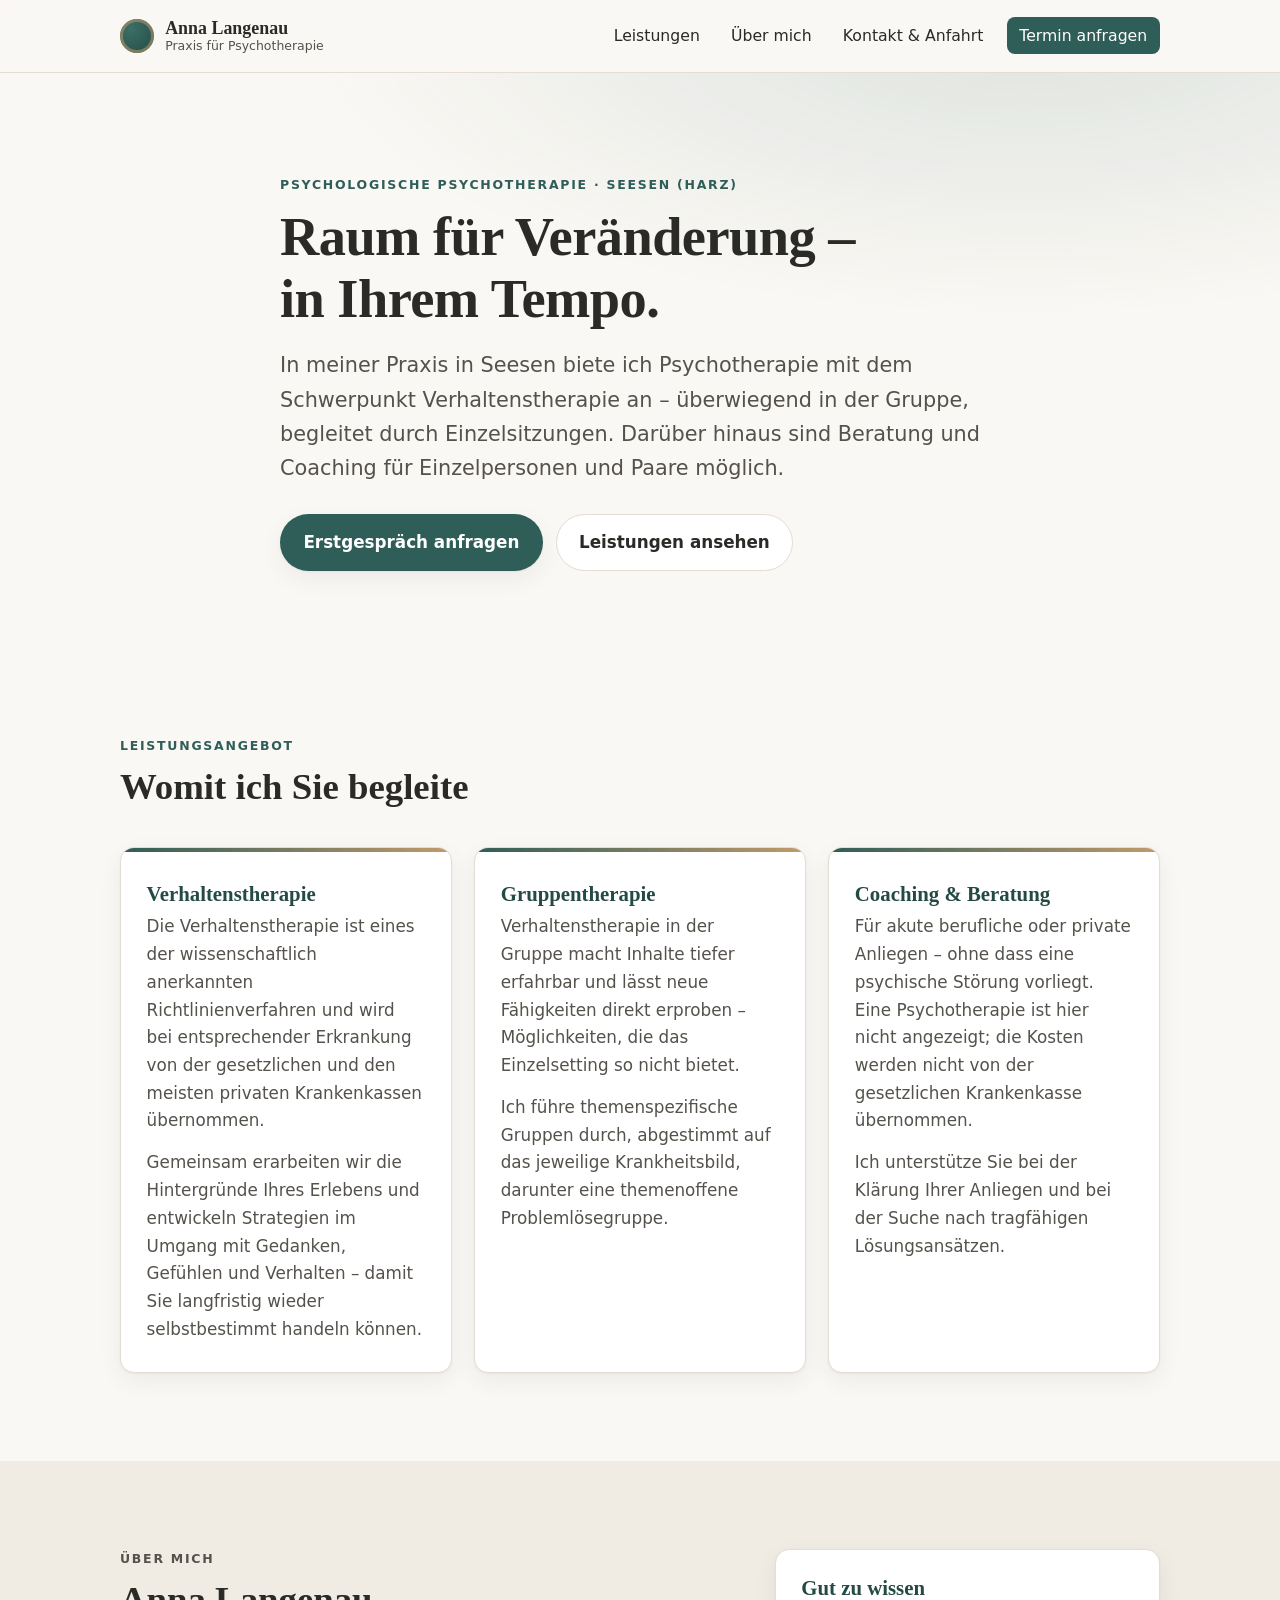
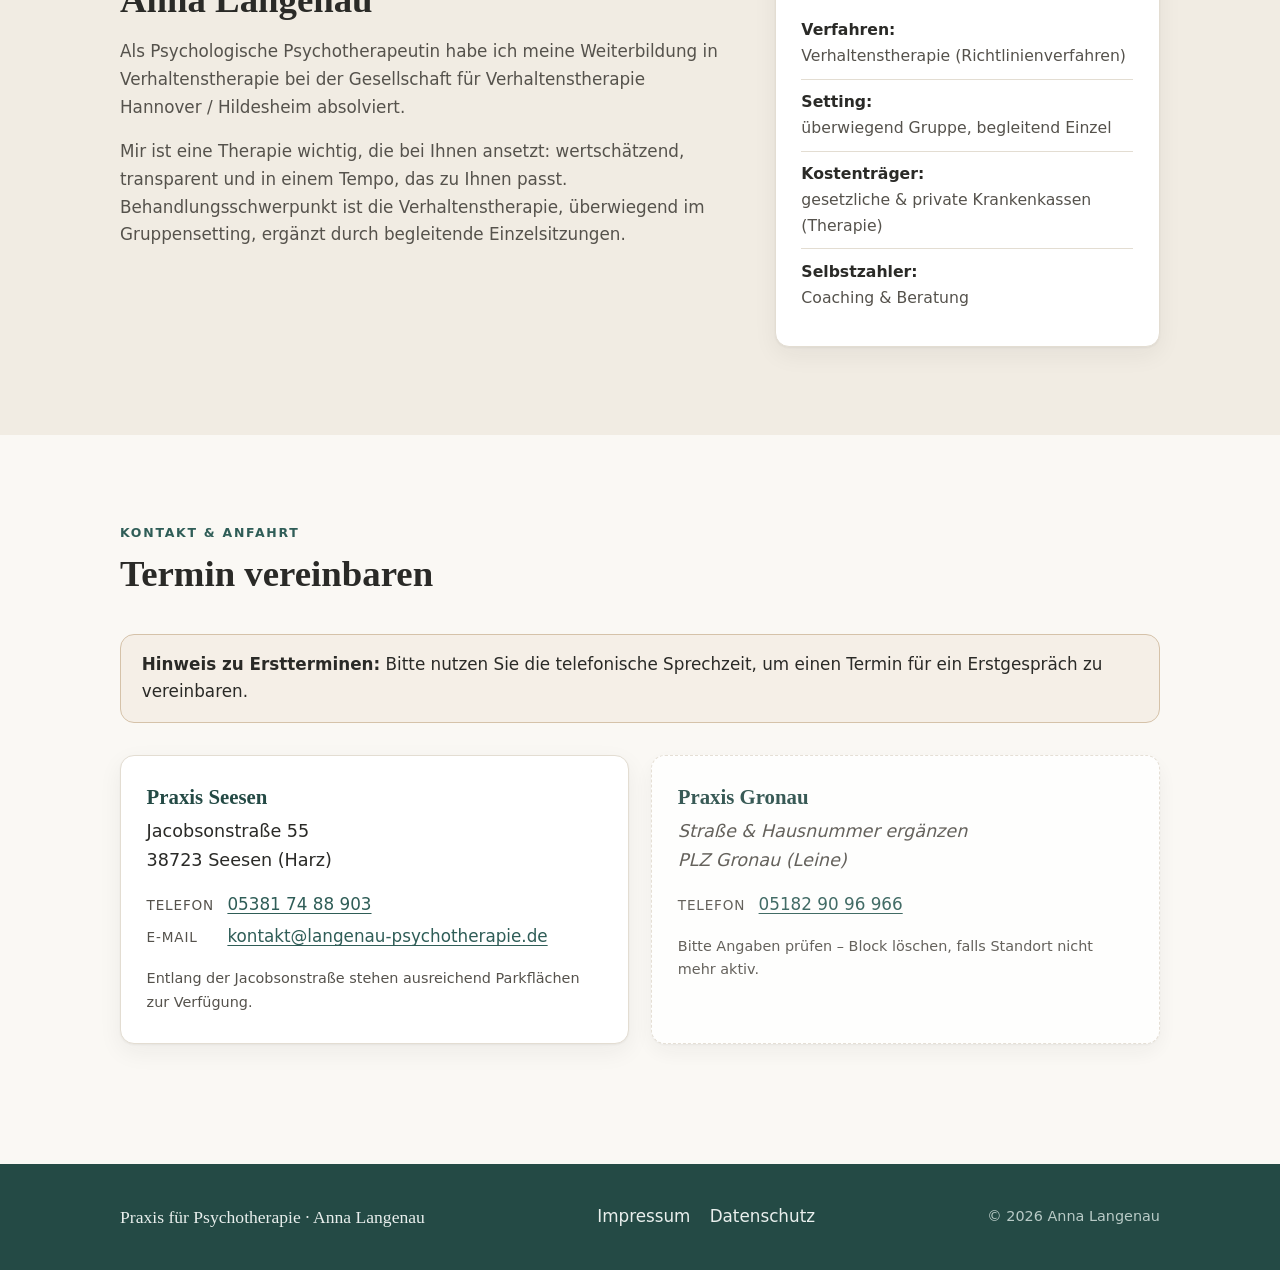
==== index.html @ 9ec51051 "Statische Website: Startseite, Impressum, Datenschutz Dependency-freier HTML/CSS/JS-Nachbau der Prax" ====
<!DOCTYPE html>
<html lang="de">
<head>
  <meta charset="UTF-8" />
  <meta name="viewport" content="width=device-width, initial-scale=1.0" />
  <title>Praxis für Psychotherapie · Anna Langenau · Seesen</title>
  <meta name="description" content="Praxis für Psychotherapie Anna Langenau in Seesen (Harz). Verhaltenstherapie, Gruppentherapie sowie Coaching & Beratung – mit Schwerpunkt Verhaltenstherapie." />
  <meta name="robots" content="index, follow" />
  <meta property="og:type" content="website" />
  <meta property="og:title" content="Praxis für Psychotherapie · Anna Langenau" />
  <meta property="og:description" content="Verhaltenstherapie, Gruppentherapie, Coaching & Beratung in Seesen (Harz)." />
  <meta property="og:locale" content="de_DE" />
  <meta name="theme-color" content="#2f5d57" />
  <link rel="icon" href="assets/favicon.svg" type="image/svg+xml" />
  <link rel="stylesheet" href="css/style.css" />
</head>
<body>
  <a class="skip-link" href="#main">Zum Inhalt springen</a>

  <header class="site-header" id="top">
    <div class="wrap header-inner">
      <a class="brand" href="#top" aria-label="Startseite – Praxis Anna Langenau">
        <span class="brand-mark" aria-hidden="true"></span>
        <span class="brand-text">
          <strong>Anna Langenau</strong>
          <small>Praxis für Psychotherapie</small>
        </span>
      </a>

      <button class="nav-toggle" aria-expanded="false" aria-controls="site-nav" aria-label="Menü öffnen">
        <span></span><span></span><span></span>
      </button>

      <nav class="site-nav" id="site-nav" aria-label="Hauptnavigation">
        <ul>
          <li><a href="#leistungen">Leistungen</a></li>
          <li><a href="#ueber-mich">Über mich</a></li>
          <li><a href="#kontakt">Kontakt &amp; Anfahrt</a></li>
          <li><a class="nav-cta" href="#kontakt">Termin anfragen</a></li>
        </ul>
      </nav>
    </div>
  </header>

  <main id="main">

    <!-- HERO -->
    <section class="hero">
      <div class="wrap hero-inner">
        <p class="eyebrow">Psychologische Psychotherapie · Seesen (Harz)</p>
        <h1>Raum für Veränderung –<br />in Ihrem Tempo.</h1>
        <p class="lead">
          In meiner Praxis in Seesen biete ich Psychotherapie mit dem Schwerpunkt
          Verhaltenstherapie an – überwiegend in der Gruppe, begleitet durch
          Einzelsitzungen. Darüber hinaus sind Beratung und Coaching für
          Einzelpersonen und Paare möglich.
        </p>
        <div class="hero-actions">
          <a class="btn btn-primary" href="#kontakt">Erstgespräch anfragen</a>
          <a class="btn btn-ghost" href="#leistungen">Leistungen ansehen</a>
        </div>
      </div>
    </section>

    <!-- LEISTUNGEN -->
    <section id="leistungen" class="section">
      <div class="wrap">
        <header class="section-head">
          <p class="eyebrow">Leistungsangebot</p>
          <h2>Womit ich Sie begleite</h2>
        </header>

        <div class="cards">
          <article class="card">
            <h3>Verhaltenstherapie</h3>
            <p>
              Die Verhaltenstherapie ist eines der wissenschaftlich anerkannten
              Richtlinienverfahren und wird bei entsprechender Erkrankung von der
              gesetzlichen und den meisten privaten Krankenkassen übernommen.
            </p>
            <p>
              Gemeinsam erarbeiten wir die Hintergründe Ihres Erlebens und
              entwickeln Strategien im Umgang mit Gedanken, Gefühlen und Verhalten –
              damit Sie langfristig wieder selbstbestimmt handeln können.
            </p>
          </article>

          <article class="card">
            <h3>Gruppentherapie</h3>
            <p>
              Verhaltenstherapie in der Gruppe macht Inhalte tiefer erfahrbar und
              lässt neue Fähigkeiten direkt erproben – Möglichkeiten, die das
              Einzelsetting so nicht bietet.
            </p>
            <p>
              Ich führe themenspezifische Gruppen durch, abgestimmt auf das jeweilige
              Krankheitsbild, darunter eine themenoffene Problemlösegruppe.
            </p>
          </article>

          <article class="card">
            <h3>Coaching &amp; Beratung</h3>
            <p>
              Für akute berufliche oder private Anliegen – ohne dass eine psychische
              Störung vorliegt. Eine Psychotherapie ist hier nicht angezeigt; die
              Kosten werden nicht von der gesetzlichen Krankenkasse übernommen.
            </p>
            <p>
              Ich unterstütze Sie bei der Klärung Ihrer Anliegen und bei der Suche
              nach tragfähigen Lösungsansätzen.
            </p>
          </article>
        </div>
      </div>
    </section>

    <!-- ÜBER MICH -->
    <section id="ueber-mich" class="section section-alt">
      <div class="wrap about">
        <div class="about-text">
          <p class="eyebrow">Über mich</p>
          <h2>Anna Langenau</h2>
          <p>
            Als Psychologische Psychotherapeutin habe ich meine Weiterbildung in
            Verhaltenstherapie bei der Gesellschaft für Verhaltenstherapie
            Hannover&nbsp;/&nbsp;Hildesheim absolviert.
          </p>
          <p>
            Mir ist eine Therapie wichtig, die bei Ihnen ansetzt: wertschätzend,
            transparent und in einem Tempo, das zu Ihnen passt. Behandlungsschwerpunkt
            ist die Verhaltenstherapie, überwiegend im Gruppensetting, ergänzt durch
            begleitende Einzelsitzungen.
          </p>
          <!-- TODO Anna: Hier gern 2–3 Sätze zu Werdegang, Schwerpunkten, Haltung ergänzen. -->
        </div>
        <aside class="about-aside">
          <h3>Gut zu wissen</h3>
          <ul class="facts">
            <li><strong>Verfahren:</strong> Verhaltenstherapie (Richtlinienverfahren)</li>
            <li><strong>Setting:</strong> überwiegend Gruppe, begleitend Einzel</li>
            <li><strong>Kostenträger:</strong> gesetzliche &amp; private Krankenkassen (Therapie)</li>
            <li><strong>Selbstzahler:</strong> Coaching &amp; Beratung</li>
          </ul>
        </aside>
      </div>
    </section>

    <!-- KONTAKT -->
    <section id="kontakt" class="section">
      <div class="wrap">
        <header class="section-head">
          <p class="eyebrow">Kontakt &amp; Anfahrt</p>
          <h2>Termin vereinbaren</h2>
        </header>

        <div class="contact-note">
          <p>
            <strong>Hinweis zu Erstterminen:</strong> Bitte nutzen Sie die
            telefonische Sprechzeit, um einen Termin für ein Erstgespräch zu
            vereinbaren.
          </p>
        </div>

        <div class="contact-grid">
          <article class="location">
            <h3>Praxis Seesen</h3>
            <address>
              Jacobsonstraße&nbsp;55<br />
              38723&nbsp;Seesen (Harz)
            </address>
            <p class="loc-row">
              <span class="loc-label">Telefon</span>
              <a href="tel:+4953817488903">05381&nbsp;74&nbsp;88&nbsp;903</a>
            </p>
            <p class="loc-row">
              <span class="loc-label">E-Mail</span>
              <a href="mailto:kontakt@langenau-psychotherapie.de">kontakt@langenau-psychotherapie.de</a>
            </p>
            <p class="loc-hint">Entlang der Jacobsonstraße stehen ausreichend Parkflächen zur Verfügung.</p>
          </article>

          <!-- TODO Anna: Zweite Praxis Gronau – Adresse ergänzen oder diesen Block löschen,
               falls der Standort nicht mehr besteht. -->
          <article class="location is-placeholder">
            <h3>Praxis Gronau</h3>
            <address>
              <em>Straße &amp; Hausnummer ergänzen</em><br />
              <em>PLZ Gronau (Leine)</em>
            </address>
            <p class="loc-row">
              <span class="loc-label">Telefon</span>
              <a href="tel:+49518290 96966">05182&nbsp;90&nbsp;96&nbsp;966</a>
            </p>
            <p class="loc-hint">Bitte Angaben prüfen – Block löschen, falls Standort nicht mehr aktiv.</p>
          </article>
        </div>
      </div>
    </section>
  </main>

  <footer class="site-footer">
    <div class="wrap footer-inner">
      <p class="footer-brand">Praxis für Psychotherapie · Anna Langenau</p>
      <nav aria-label="Rechtliches">
        <ul class="footer-nav">
          <li><a href="impressum.html">Impressum</a></li>
          <li><a href="datenschutz.html">Datenschutz</a></li>
        </ul>
      </nav>
      <p class="footer-copy">&copy; <span id="year">2026</span> Anna Langenau</p>
    </div>
  </footer>

  <script src="js/main.js" defer></script>
</body>
</html>
---- css/style.css ----
/* ============================================================
   Praxis für Psychotherapie – Anna Langenau
   Statisches Stylesheet, dependency-frei (keine externen Fonts/CDNs).
   ============================================================ */

:root {
  /* Farbwelt: warm, ruhig, vertrauensvoll */
  --paper:      #faf8f4;
  --paper-2:    #f1ece3;
  --ink:        #2a2a27;
  --ink-soft:   #55524c;
  --primary:    #2f5d57;   /* gedämpftes Tannengrün */
  --primary-d:  #244a45;
  --primary-l:  #3a6f67;
  --accent:     #c19a6b;   /* warmer Sand */
  --line:       #e3ddd2;
  --white:      #ffffff;

  --maxw: 1080px;
  --radius: 14px;
  --shadow: 0 1px 2px rgba(42,42,39,.05), 0 8px 24px rgba(42,42,39,.06);

  --serif: "Iowan Old Style", "Palatino Linotype", Palatino, Georgia, "Times New Roman", serif;
  --sans: system-ui, -apple-system, "Segoe UI", Roboto, "Helvetica Neue", Arial, sans-serif;
}

@media (prefers-color-scheme: dark) {
  :root {
    --paper:    #1b1f1e;
    --paper-2:  #232a28;
    --ink:      #ece8e1;
    --ink-soft: #b9b4aa;
    --primary:  #7fb3aa;
    --primary-d:#6aa49a;
    --primary-l:#8fc0b7;
    --accent:   #d4ac7c;
    --line:     #343c3a;
    --white:    #232a28;
    --shadow: 0 1px 2px rgba(0,0,0,.3), 0 8px 24px rgba(0,0,0,.35);
  }
}

* { box-sizing: border-box; }

html { scroll-behavior: smooth; }
@media (prefers-reduced-motion: reduce) {
  html { scroll-behavior: auto; }
  * { animation: none !important; transition: none !important; }
}

body {
  margin: 0;
  font-family: var(--sans);
  color: var(--ink);
  background: var(--paper);
  line-height: 1.65;
  font-size: 1.05rem;
  -webkit-font-smoothing: antialiased;
  text-rendering: optimizeLegibility;
}

.wrap { width: 100%; max-width: var(--maxw); margin-inline: auto; padding-inline: 1.25rem; }

h1, h2, h3 { font-family: var(--serif); font-weight: 600; line-height: 1.15; color: var(--ink); }
h1 { font-size: clamp(2.1rem, 5vw, 3.4rem); letter-spacing: -.01em; }
h2 { font-size: clamp(1.6rem, 3.4vw, 2.3rem); margin: 0 0 .4em; }
h3 { font-size: 1.3rem; margin: 0 0 .5rem; }

a { color: var(--primary); text-underline-offset: 3px; }
a:hover { color: var(--primary-d); }

:focus-visible { outline: 3px solid var(--accent); outline-offset: 3px; border-radius: 4px; }

.eyebrow {
  text-transform: uppercase;
  letter-spacing: .14em;
  font-size: .78rem;
  font-weight: 600;
  color: var(--primary);
  margin: 0 0 .6rem;
}

/* ---------- Skip link ---------- */
.skip-link {
  position: absolute; left: -999px; top: 0; z-index: 100;
  background: var(--primary); color: #fff; padding: .7rem 1.1rem; border-radius: 0 0 8px 0;
}
.skip-link:focus { left: 0; }

/* ---------- Header ---------- */
.site-header {
  position: sticky; top: 0; z-index: 50;
  background: color-mix(in srgb, var(--paper) 88%, transparent);
  backdrop-filter: saturate(140%) blur(10px);
  border-bottom: 1px solid var(--line);
}
.header-inner { display: flex; align-items: center; justify-content: space-between; min-height: 72px; gap: 1rem; }

.brand { display: inline-flex; align-items: center; gap: .7rem; text-decoration: none; color: var(--ink); }
.brand-mark { width: 34px; height: 34px; border-radius: 50%;
  background: radial-gradient(circle at 32% 30%, var(--primary-l), var(--primary-d));
  box-shadow: inset 0 0 0 3px color-mix(in srgb, var(--accent) 55%, transparent); flex: none; }
.brand-text { display: flex; flex-direction: column; line-height: 1.1; }
.brand-text strong { font-family: var(--serif); font-size: 1.12rem; }
.brand-text small { color: var(--ink-soft); font-size: .78rem; }

.site-nav ul { list-style: none; display: flex; gap: .35rem; margin: 0; padding: 0; align-items: center; }
.site-nav a { text-decoration: none; color: var(--ink); padding: .55rem .8rem; border-radius: 8px; font-size: .98rem; }
.site-nav a:hover { background: var(--paper-2); color: var(--primary-d); }
.site-nav .nav-cta {
  background: var(--primary); color: #fff; margin-left: .3rem;
}
.site-nav .nav-cta:hover { background: var(--primary-d); color: #fff; }

.nav-toggle { display: none; background: none; border: 0; cursor: pointer; width: 44px; height: 44px; padding: 10px; }
.nav-toggle span { display: block; height: 2px; background: var(--ink); border-radius: 2px; margin: 5px 0; transition: transform .25s, opacity .25s; }
.nav-toggle[aria-expanded="true"] span:nth-child(1) { transform: translateY(7px) rotate(45deg); }
.nav-toggle[aria-expanded="true"] span:nth-child(2) { opacity: 0; }
.nav-toggle[aria-expanded="true"] span:nth-child(3) { transform: translateY(-7px) rotate(-45deg); }

/* ---------- Hero ---------- */
.hero {
  background:
    radial-gradient(1200px 500px at 80% -10%, color-mix(in srgb, var(--primary) 14%, transparent), transparent 60%),
    linear-gradient(180deg, var(--paper), var(--paper));
  padding: clamp(3rem, 8vw, 6.5rem) 0 clamp(2.5rem, 6vw, 5rem);
}
.hero-inner { max-width: 760px; }
.hero h1 { margin: 0 0 1.1rem; }
.lead { font-size: clamp(1.1rem, 2vw, 1.3rem); color: var(--ink-soft); max-width: 60ch; margin: 0 0 1.8rem; }
.hero-actions { display: flex; flex-wrap: wrap; gap: .8rem; }

.btn { display: inline-block; padding: .85rem 1.4rem; border-radius: 999px; font-weight: 600;
  text-decoration: none; transition: transform .15s, background .2s, box-shadow .2s; border: 1.5px solid transparent; }
.btn:active { transform: translateY(1px); }
.btn-primary { background: var(--primary); color: #fff; box-shadow: var(--shadow); }
.btn-primary:hover { background: var(--primary-d); color: #fff; }
.btn-ghost { border-color: var(--line); color: var(--ink); background: var(--white); }
.btn-ghost:hover { border-color: var(--primary); color: var(--primary-d); }

/* ---------- Sections ---------- */
.section { padding: clamp(3rem, 7vw, 5.5rem) 0; }
.section-alt { background: var(--paper-2); }
.section-head { max-width: 60ch; margin: 0 0 2.4rem; }

/* ---------- Cards ---------- */
.cards { display: grid; gap: 1.4rem; grid-template-columns: repeat(auto-fit, minmax(280px, 1fr)); }
.card {
  background: var(--white); border: 1px solid var(--line); border-radius: var(--radius);
  padding: 1.8rem 1.6rem; box-shadow: var(--shadow); position: relative; overflow: hidden;
}
.card::before { content: ""; position: absolute; inset: 0 0 auto 0; height: 4px;
  background: linear-gradient(90deg, var(--primary), var(--accent)); }
.card h3 { color: var(--primary-d); margin-top: .3rem; }
.card p { margin: 0 0 .9rem; color: var(--ink-soft); }
.card p:last-child { margin-bottom: 0; }

/* ---------- Über mich ---------- */
.about { display: grid; gap: 2.4rem; grid-template-columns: 1.6fr 1fr; align-items: start; }
.about-text p { color: var(--ink-soft); }
.about-aside { background: var(--white); border: 1px solid var(--line); border-radius: var(--radius);
  padding: 1.6rem; box-shadow: var(--shadow); }
.about-aside h3 { color: var(--primary-d); }
.facts { list-style: none; margin: 0; padding: 0; }
.facts li { padding: .6rem 0; border-bottom: 1px solid var(--line); font-size: .98rem; color: var(--ink-soft); }
.facts li:last-child { border-bottom: 0; }
.facts strong { color: var(--ink); display: block; }

/* ---------- Kontakt ---------- */
.contact-note { background: color-mix(in srgb, var(--accent) 16%, var(--white));
  border: 1px solid color-mix(in srgb, var(--accent) 40%, var(--line));
  border-radius: var(--radius); padding: 1rem 1.3rem; margin-bottom: 2rem; }
.contact-note p { margin: 0; }
.contact-grid { display: grid; gap: 1.4rem; grid-template-columns: repeat(auto-fit, minmax(280px, 1fr)); }
.location { background: var(--white); border: 1px solid var(--line); border-radius: var(--radius);
  padding: 1.8rem 1.6rem; box-shadow: var(--shadow); }
.location h3 { color: var(--primary-d); }
.location address { font-style: normal; color: var(--ink); margin-bottom: 1rem; font-size: 1.1rem; }
.loc-row { display: flex; gap: .8rem; align-items: baseline; margin: .3rem 0; }
.loc-label { min-width: 68px; color: var(--ink-soft); font-size: .85rem; text-transform: uppercase; letter-spacing: .06em; }
.loc-hint { margin: 1rem 0 0; font-size: .9rem; color: var(--ink-soft); }
.location.is-placeholder { border-style: dashed; opacity: .9; }
.location.is-placeholder em { color: var(--ink-soft); }

/* ---------- Footer ---------- */
.site-footer { background: var(--primary-d); color: #e9efed; padding: 2.4rem 0; margin-top: 2rem; }
.footer-inner { display: flex; flex-wrap: wrap; gap: 1rem; align-items: center; justify-content: space-between; }
.footer-brand { font-family: var(--serif); margin: 0; font-size: 1.1rem; }
.footer-nav { list-style: none; display: flex; gap: 1.2rem; margin: 0; padding: 0; }
.footer-nav a { color: #e9efed; text-decoration: none; }
.footer-nav a:hover { text-decoration: underline; }
.footer-copy { margin: 0; color: #b9cbc7; font-size: .9rem; }

/* ---------- Legal pages ---------- */
.legal { padding: clamp(2.5rem, 6vw, 4.5rem) 0; }
.legal .wrap { max-width: 760px; }
.legal h1 { font-size: clamp(1.9rem, 4vw, 2.6rem); margin-bottom: 1.5rem; }
.legal h2 { font-size: 1.4rem; margin-top: 2.2rem; }
.legal p, .legal li { color: var(--ink-soft); }
.legal address { font-style: normal; color: var(--ink); }
.todo { background: color-mix(in srgb, var(--accent) 18%, var(--white));
  border-left: 4px solid var(--accent); padding: .9rem 1.1rem; border-radius: 8px; color: var(--ink); }
.back-link { display: inline-block; margin-top: 2.5rem; }

/* ---------- Mobile ---------- */
@media (max-width: 760px) {
  .nav-toggle { display: block; }
  .site-nav {
    position: fixed; inset: 72px 0 auto 0;
    background: var(--paper); border-bottom: 1px solid var(--line);
    transform: translateY(-120%); transition: transform .28s ease; box-shadow: var(--shadow);
  }
  .site-nav.open { transform: translateY(0); }
  .site-nav ul { flex-direction: column; align-items: stretch; padding: .8rem 1.25rem 1.2rem; gap: .2rem; }
  .site-nav a { padding: .85rem 1rem; }
  .site-nav .nav-cta { margin-left: 0; text-align: center; margin-top: .4rem; }
  .about { grid-template-columns: 1fr; }
}
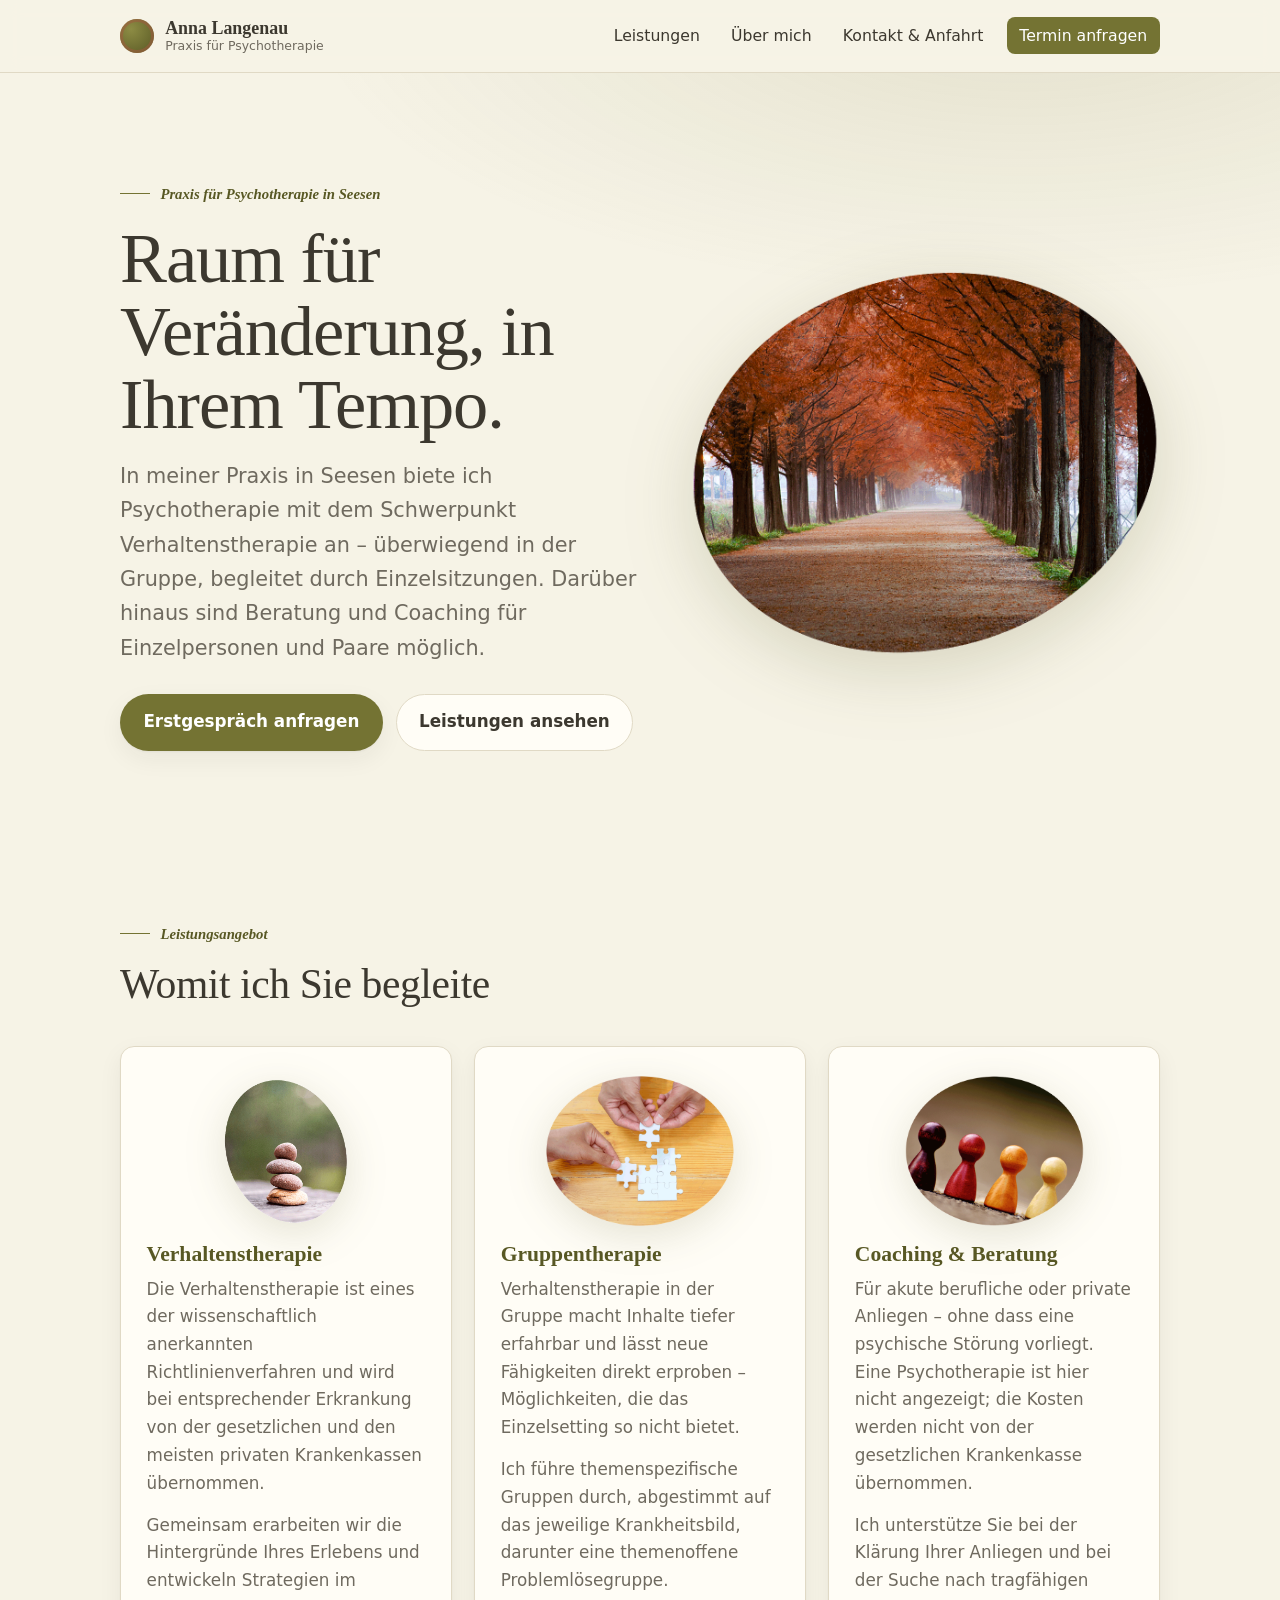
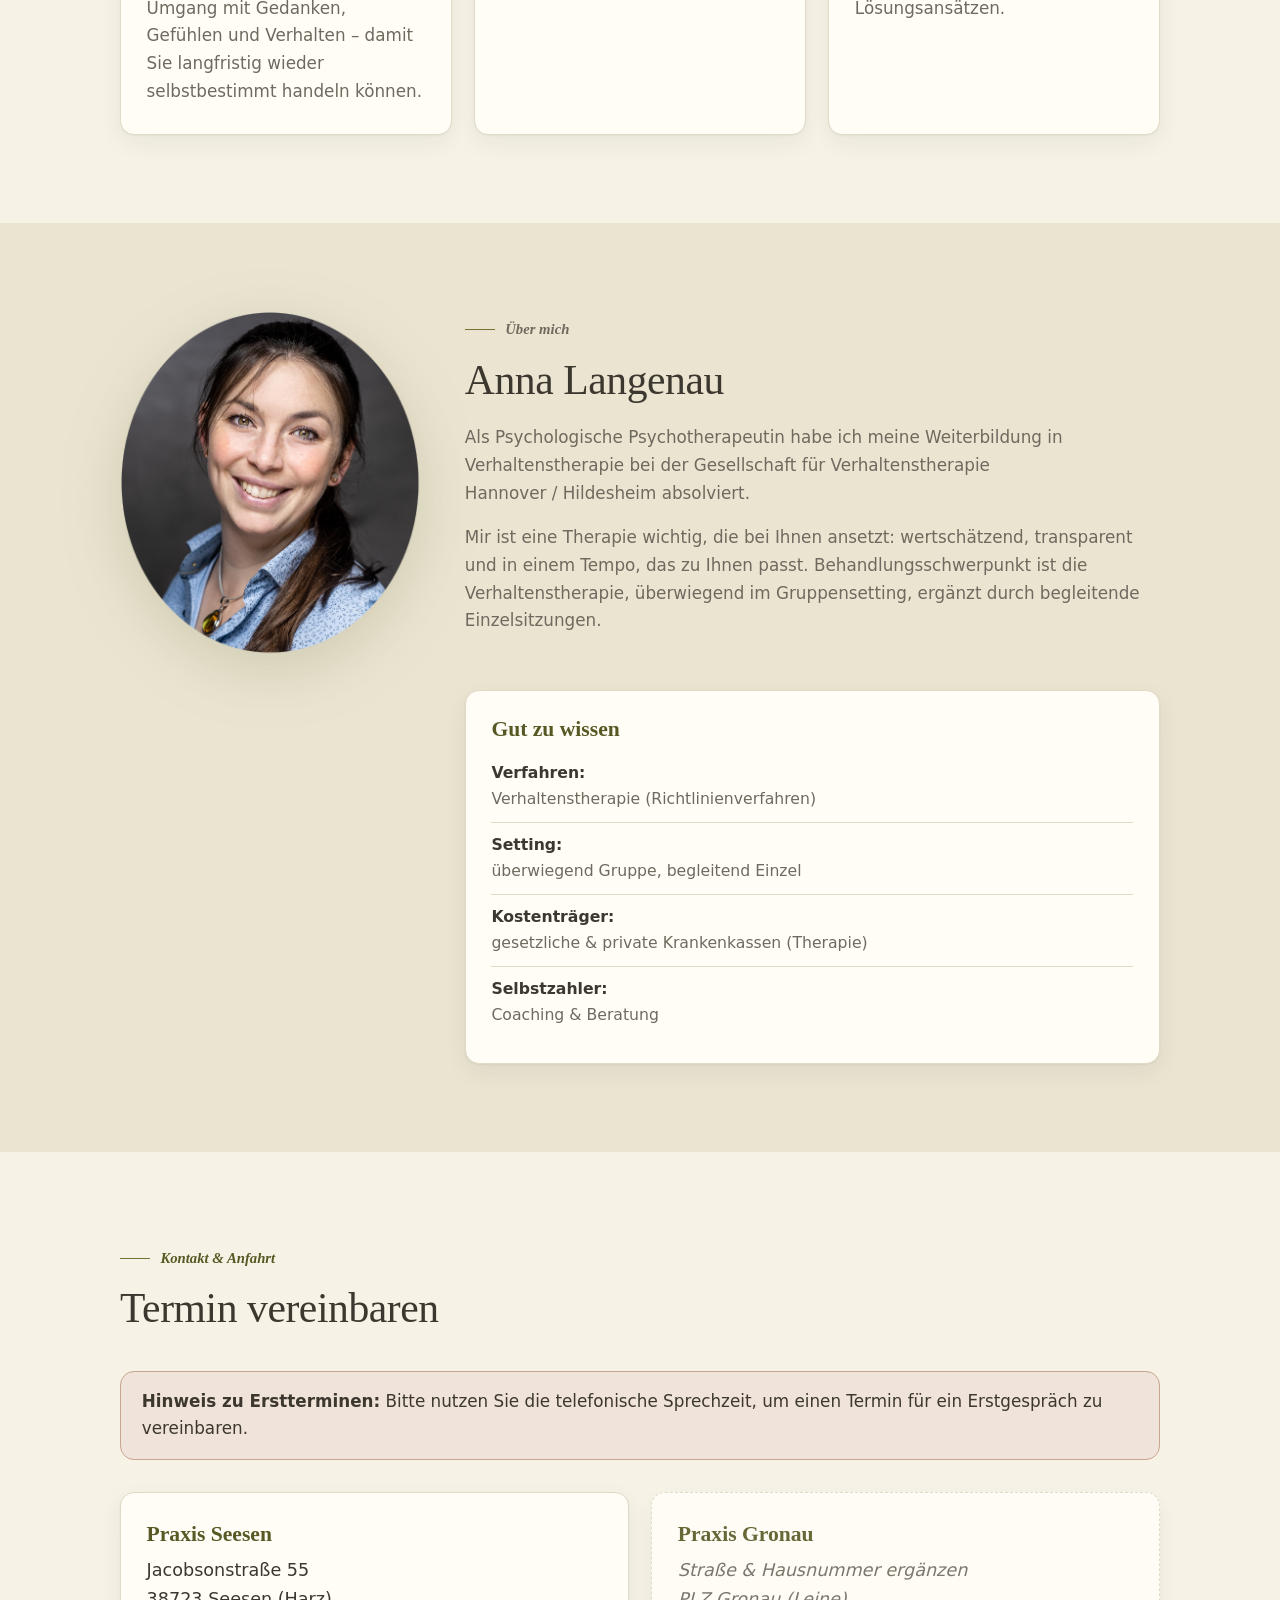
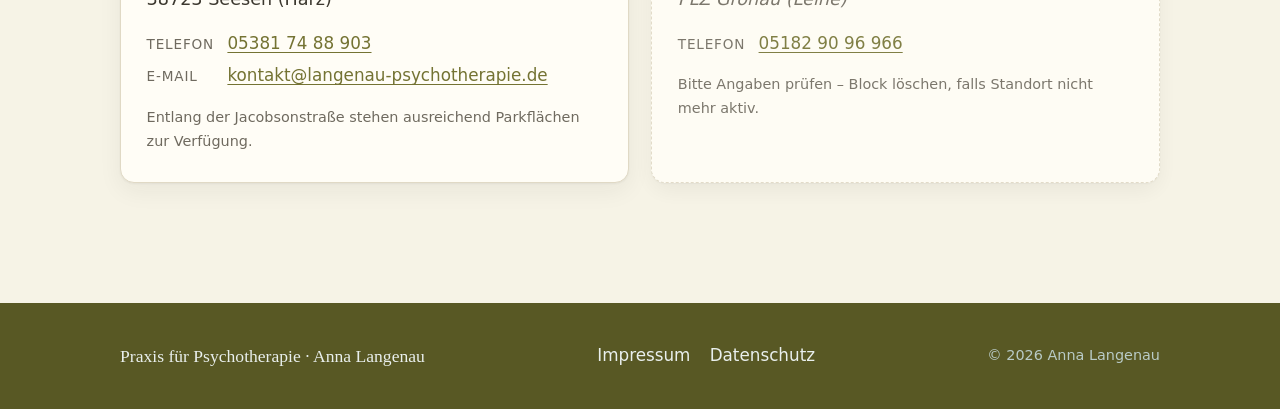
==== commit 790a9050: "Design: Original-Farben, Fraunces-Display, maskierte Fotos, UX-Feinschliff - Farbwelt der alten Seit" ====
--- a/index.html
+++ b/index.html
@@ -47,18 +47,24 @@
     <!-- HERO -->
     <section class="hero">
       <div class="wrap hero-inner">
-        <p class="eyebrow">Psychologische Psychotherapie · Seesen (Harz)</p>
-        <h1>Raum für Veränderung –<br />in Ihrem Tempo.</h1>
-        <p class="lead">
-          In meiner Praxis in Seesen biete ich Psychotherapie mit dem Schwerpunkt
-          Verhaltenstherapie an – überwiegend in der Gruppe, begleitet durch
-          Einzelsitzungen. Darüber hinaus sind Beratung und Coaching für
-          Einzelpersonen und Paare möglich.
-        </p>
-        <div class="hero-actions">
-          <a class="btn btn-primary" href="#kontakt">Erstgespräch anfragen</a>
-          <a class="btn btn-ghost" href="#leistungen">Leistungen ansehen</a>
-        </div>
+        <div class="hero-text">
+          <p class="eyebrow">Praxis für Psychotherapie in Seesen</p>
+          <h1>Raum für Veränderung, in Ihrem Tempo.</h1>
+          <p class="lead">
+            In meiner Praxis in Seesen biete ich Psychotherapie mit dem Schwerpunkt
+            Verhaltenstherapie an – überwiegend in der Gruppe, begleitet durch
+            Einzelsitzungen. Darüber hinaus sind Beratung und Coaching für
+            Einzelpersonen und Paare möglich.
+          </p>
+          <div class="hero-actions">
+            <a class="btn btn-primary" href="#kontakt">Erstgespräch anfragen</a>
+            <a class="btn btn-ghost" href="#leistungen">Leistungen ansehen</a>
+          </div>
+        </div>
+        <figure class="hero-media">
+          <img src="assets/img/foto-start.png" width="1024" height="838"
+               alt="Ruhige, einladende Atmosphäre der Praxis für Psychotherapie" />
+        </figure>
       </div>
     </section>
 
@@ -72,6 +78,10 @@
 
         <div class="cards">
           <article class="card">
+            <figure class="card-media">
+              <img src="assets/img/foto-verhaltenstherapie.png" width="461" height="550" loading="lazy"
+                   alt="Verhaltenstherapie" />
+            </figure>
             <h3>Verhaltenstherapie</h3>
             <p>
               Die Verhaltenstherapie ist eines der wissenschaftlich anerkannten
@@ -86,6 +96,10 @@
           </article>
 
           <article class="card">
+            <figure class="card-media">
+              <img src="assets/img/foto-gruppentherapie.png" width="1024" height="819" loading="lazy"
+                   alt="Gruppentherapie" />
+            </figure>
             <h3>Gruppentherapie</h3>
             <p>
               Verhaltenstherapie in der Gruppe macht Inhalte tiefer erfahrbar und
@@ -99,6 +113,10 @@
           </article>
 
           <article class="card">
+            <figure class="card-media">
+              <img src="assets/img/foto-beratung-coaching.png" width="1024" height="857" loading="lazy"
+                   alt="Coaching und Beratung" />
+            </figure>
             <h3>Coaching &amp; Beratung</h3>
             <p>
               Für akute berufliche oder private Anliegen – ohne dass eine psychische
@@ -117,6 +135,10 @@
     <!-- ÜBER MICH -->
     <section id="ueber-mich" class="section section-alt">
       <div class="wrap about">
+        <figure class="about-photo">
+          <img src="assets/img/anna-langenau.png" width="613" height="700" loading="lazy"
+               alt="Anna Langenau, Psychologische Psychotherapeutin" />
+        </figure>
         <div class="about-text">
           <p class="eyebrow">Über mich</p>
           <h2>Anna Langenau</h2>
--- a/css/style.css
+++ b/css/style.css
@@ -1,43 +1,71 @@
 /* ============================================================
    Praxis für Psychotherapie – Anna Langenau
-   Statisches Stylesheet, dependency-frei (keine externen Fonts/CDNs).
+   Statisches Stylesheet, dependency-frei. Schriften lokal gehostet
+   (keine externen CDNs → DSGVO-sauber).
    ============================================================ */
 
+/* Fraunces – optischer Serif-Display-Font (SIL OFL), self-hosted. */
+@font-face {
+  font-family: "Fraunces";
+  font-style: normal;
+  font-weight: 400 600;
+  font-display: swap;
+  src: url("../assets/fonts/fraunces-latin.woff2") format("woff2");
+  unicode-range: U+0000-00FF, U+0131, U+0152-0153, U+02BB-02BC, U+02C6, U+02DA,
+    U+02DC, U+0304, U+0308, U+0329, U+2000-206F, U+20AC, U+2122, U+2191, U+2193,
+    U+2212, U+2215, U+FEFF, U+FFFD;
+}
+@font-face {
+  font-family: "Fraunces";
+  font-style: normal;
+  font-weight: 400 600;
+  font-display: swap;
+  src: url("../assets/fonts/fraunces-latin-ext.woff2") format("woff2");
+  unicode-range: U+0100-02BA, U+02BD-02C5, U+02C7-02CC, U+02CE-02D7, U+02DD-02FF,
+    U+0304, U+0308, U+0329, U+1D00-1DBF, U+1E00-1E9F, U+1EF2-1EFF, U+2020,
+    U+20A0-20AB, U+20AD-20C4, U+2113, U+2C60-2C7F, U+A720-A7FF;
+}
+
 :root {
-  /* Farbwelt: warm, ruhig, vertrauensvoll */
-  --paper:      #faf8f4;
-  --paper-2:    #f1ece3;
-  --ink:        #2a2a27;
-  --ink-soft:   #55524c;
-  --primary:    #2f5d57;   /* gedämpftes Tannengrün */
-  --primary-d:  #244a45;
-  --primary-l:  #3a6f67;
-  --accent:     #c19a6b;   /* warmer Sand */
-  --line:       #e3ddd2;
-  --white:      #ffffff;
+  /* Farbwelt der bisherigen Praxis-Seite: Olivgrün, Creme/Sand, Taupe, Ziegelrot */
+  --paper:      #f6f3e6;   /* Creme */
+  --paper-2:    #eae4d1;   /* Sand (alt. Abschnitte) */
+  --ink:        #3c382f;   /* dunkles Taupe (Überschriften/Text) */
+  --ink-soft:   #6f6a5f;   /* Taupe (#736d63) */
+  --primary:    #747333;   /* Olivgrün – Markenfarbe */
+  --primary-d:  #585824;
+  --primary-l:  #8d8c44;
+  --accent:     #a15a3f;   /* warmes Ziegelrot */
+  --line:       #e0d9c5;
+  --white:      #fffdf6;   /* warmes Weiß für Karten */
 
   --maxw: 1080px;
   --radius: 14px;
   --shadow: 0 1px 2px rgba(42,42,39,.05), 0 8px 24px rgba(42,42,39,.06);
 
-  --serif: "Iowan Old Style", "Palatino Linotype", Palatino, Georgia, "Times New Roman", serif;
+  --serif: "Fraunces", "Iowan Old Style", "Palatino Linotype", Palatino, Georgia, serif;
   --sans: system-ui, -apple-system, "Segoe UI", Roboto, "Helvetica Neue", Arial, sans-serif;
 }
+
+::selection { background: color-mix(in srgb, var(--primary) 26%, transparent); color: var(--ink); }
 
 @media (prefers-color-scheme: dark) {
   :root {
-    --paper:    #1b1f1e;
-    --paper-2:  #232a28;
-    --ink:      #ece8e1;
-    --ink-soft: #b9b4aa;
-    --primary:  #7fb3aa;
-    --primary-d:#6aa49a;
-    --primary-l:#8fc0b7;
-    --accent:   #d4ac7c;
-    --line:     #343c3a;
-    --white:    #232a28;
-    --shadow: 0 1px 2px rgba(0,0,0,.3), 0 8px 24px rgba(0,0,0,.35);
+    --paper:    #1c1b16;
+    --paper-2:  #24231c;
+    --ink:      #ece7d8;
+    --ink-soft: #b7b0a0;
+    --primary:  #b9b86a;   /* helleres Oliv für Kontrast auf dunkel */
+    --primary-d: #a9a85c;
+    --primary-l: #c7c67d;
+    --accent:   #d08a6b;   /* warmes Terrakotta */
+    --line:     #38362b;
+    --white:    #24231c;
+    --shadow: 0 1px 2px rgba(0,0,0,.3), 0 10px 30px rgba(0,0,0,.4);
   }
+  /* Auf hellem Oliv (Dunkelmodus) dunkler Text für Kontrast. */
+  .btn-primary, .btn-primary:hover,
+  .site-nav .nav-cta, .site-nav .nav-cta:hover { color: #1c1b16; }
 }
 
 * { box-sizing: border-box; }
@@ -61,10 +89,12 @@
 
 .wrap { width: 100%; max-width: var(--maxw); margin-inline: auto; padding-inline: 1.25rem; }
 
-h1, h2, h3 { font-family: var(--serif); font-weight: 600; line-height: 1.15; color: var(--ink); }
-h1 { font-size: clamp(2.1rem, 5vw, 3.4rem); letter-spacing: -.01em; }
-h2 { font-size: clamp(1.6rem, 3.4vw, 2.3rem); margin: 0 0 .4em; }
-h3 { font-size: 1.3rem; margin: 0 0 .5rem; }
+h1, h2, h3 { font-family: var(--serif); font-optical-sizing: auto; color: var(--ink); }
+h1 { font-weight: 500; font-size: clamp(2.5rem, 6vw, 4.4rem); line-height: 1.04;
+  letter-spacing: -.015em; font-variation-settings: "opsz" 144, "SOFT" 0; }
+h2 { font-weight: 500; font-size: clamp(1.75rem, 3.6vw, 2.6rem); line-height: 1.1;
+  letter-spacing: -.01em; margin: 0 0 .5em; font-variation-settings: "opsz" 72; }
+h3 { font-weight: 600; font-size: 1.35rem; line-height: 1.2; margin: 0 0 .5rem; }
 
 a { color: var(--primary); text-underline-offset: 3px; }
 a:hover { color: var(--primary-d); }
@@ -72,13 +102,11 @@
 :focus-visible { outline: 3px solid var(--accent); outline-offset: 3px; border-radius: 4px; }
 
 .eyebrow {
-  text-transform: uppercase;
-  letter-spacing: .14em;
-  font-size: .78rem;
-  font-weight: 600;
-  color: var(--primary);
-  margin: 0 0 .6rem;
-}
+  display: inline-flex; align-items: center; gap: .65rem;
+  font-size: .92rem; font-weight: 600; color: var(--primary-d);
+  margin: 0 0 1rem; font-style: italic; font-family: var(--serif);
+}
+.eyebrow::before { content: ""; width: 30px; height: 1.5px; background: var(--primary); flex: none; }
 
 /* ---------- Skip link ---------- */
 .skip-link {
@@ -125,8 +153,15 @@
     linear-gradient(180deg, var(--paper), var(--paper));
   padding: clamp(3rem, 8vw, 6.5rem) 0 clamp(2.5rem, 6vw, 5rem);
 }
-.hero-inner { max-width: 760px; }
+.hero-inner { display: grid; grid-template-columns: 1.05fr .95fr; gap: clamp(1.5rem, 4vw, 3.5rem); align-items: center; }
+.hero-text { max-width: 36rem; }
 .hero h1 { margin: 0 0 1.1rem; }
+.hero-media { margin: 0; }
+.hero-media img {
+  width: 100%; height: auto; display: block;
+  /* Bilder sind oval freigestellt (transparentes PNG) – kein Rahmen nötig. */
+  filter: drop-shadow(0 18px 34px color-mix(in srgb, var(--primary-d) 20%, transparent));
+}
 .lead { font-size: clamp(1.1rem, 2vw, 1.3rem); color: var(--ink-soft); max-width: 60ch; margin: 0 0 1.8rem; }
 .hero-actions { display: flex; flex-wrap: wrap; gap: .8rem; }
 
@@ -148,15 +183,25 @@
 .card {
   background: var(--white); border: 1px solid var(--line); border-radius: var(--radius);
   padding: 1.8rem 1.6rem; box-shadow: var(--shadow); position: relative; overflow: hidden;
-}
-.card::before { content: ""; position: absolute; inset: 0 0 auto 0; height: 4px;
-  background: linear-gradient(90deg, var(--primary), var(--accent)); }
+  transition: border-color .3s ease, box-shadow .3s ease;
+}
+.card:hover { border-color: color-mix(in srgb, var(--primary) 45%, var(--line)); }
+.card-media { margin: 0 0 1rem; height: 150px; display: flex; align-items: center; justify-content: center; }
+.card-media img { max-height: 150px; width: auto; max-width: 80%; display: block;
+  filter: drop-shadow(0 10px 20px color-mix(in srgb, var(--primary-d) 16%, transparent)); }
 .card h3 { color: var(--primary-d); margin-top: .3rem; }
 .card p { margin: 0 0 .9rem; color: var(--ink-soft); }
 .card p:last-child { margin-bottom: 0; }
 
 /* ---------- Über mich ---------- */
-.about { display: grid; gap: 2.4rem; grid-template-columns: 1.6fr 1fr; align-items: start; }
+.about { display: grid; gap: 2.4rem 2.8rem; align-items: start;
+  grid-template-columns: minmax(220px, 300px) 1fr;
+  grid-template-areas: "photo text" "photo aside"; }
+.about-photo { grid-area: photo; margin: 0; position: sticky; top: 90px; }
+.about-photo img { width: 100%; height: auto; display: block;
+  filter: drop-shadow(0 16px 30px color-mix(in srgb, var(--primary-d) 18%, transparent)); }
+.about-text { grid-area: text; }
+.about-aside { grid-area: aside; }
 .about-text p { color: var(--ink-soft); }
 .about-aside { background: var(--white); border: 1px solid var(--line); border-radius: var(--radius);
   padding: 1.6rem; box-shadow: var(--shadow); }
@@ -202,6 +247,14 @@
   border-left: 4px solid var(--accent); padding: .9rem 1.1rem; border-radius: 8px; color: var(--ink); }
 .back-link { display: inline-block; margin-top: 2.5rem; }
 
+/* ---------- Ein orchestrierter Einstieg beim Laden (nur Hero) ---------- */
+@keyframes rise { from { opacity: 0; transform: translateY(22px); } to { opacity: 1; transform: none; } }
+.hero-text { animation: rise .8s cubic-bezier(.22,.61,.36,1) both; }
+.hero-media { animation: rise .9s cubic-bezier(.22,.61,.36,1) .15s both; }
+@media (prefers-reduced-motion: reduce) {
+  .hero-text, .hero-media { animation: none; }
+}
+
 /* ---------- Mobile ---------- */
 @media (max-width: 760px) {
   .nav-toggle { display: block; }
@@ -214,5 +267,8 @@
   .site-nav ul { flex-direction: column; align-items: stretch; padding: .8rem 1.25rem 1.2rem; gap: .2rem; }
   .site-nav a { padding: .85rem 1rem; }
   .site-nav .nav-cta { margin-left: 0; text-align: center; margin-top: .4rem; }
-  .about { grid-template-columns: 1fr; }
-}
+  .hero-inner { grid-template-columns: 1fr; }
+  .hero-media { order: -1; }
+  .about { grid-template-columns: 1fr; grid-template-areas: "photo" "text" "aside"; }
+  .about-photo { position: static; max-width: 320px; }
+}
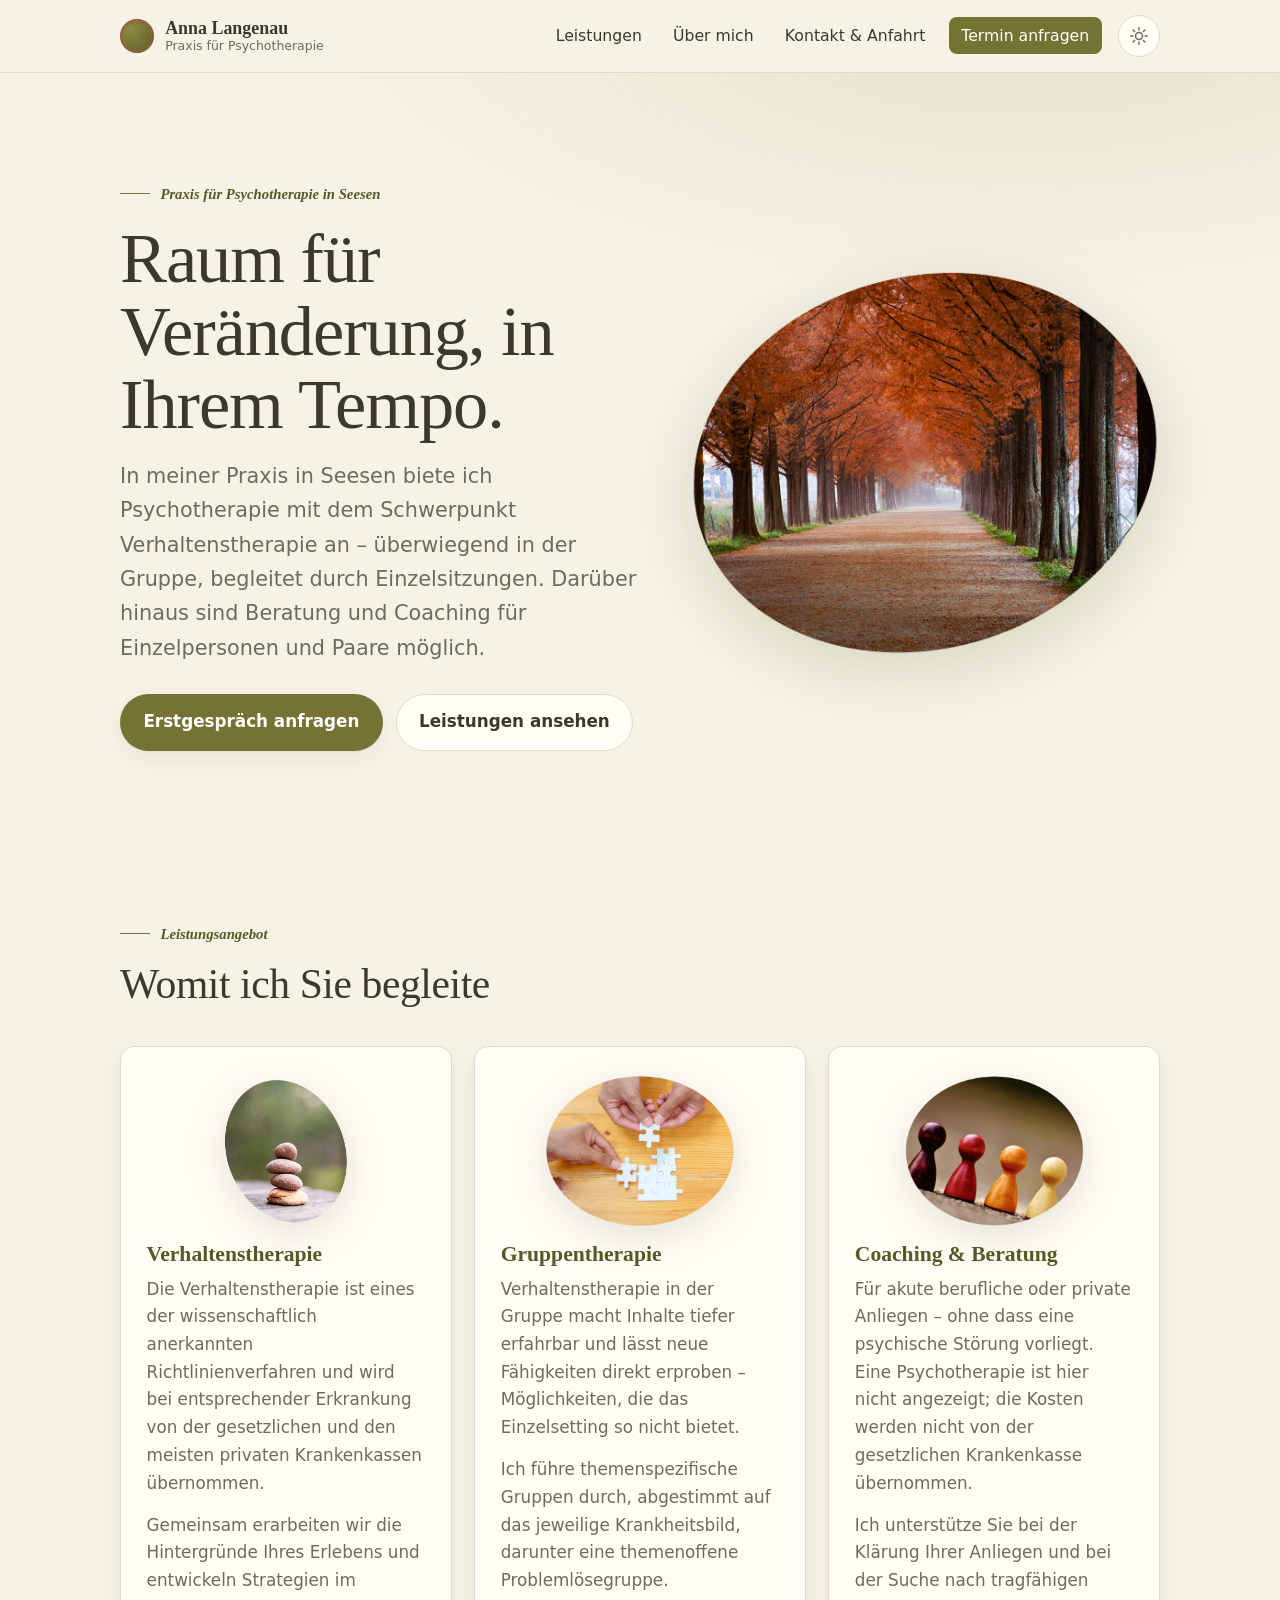
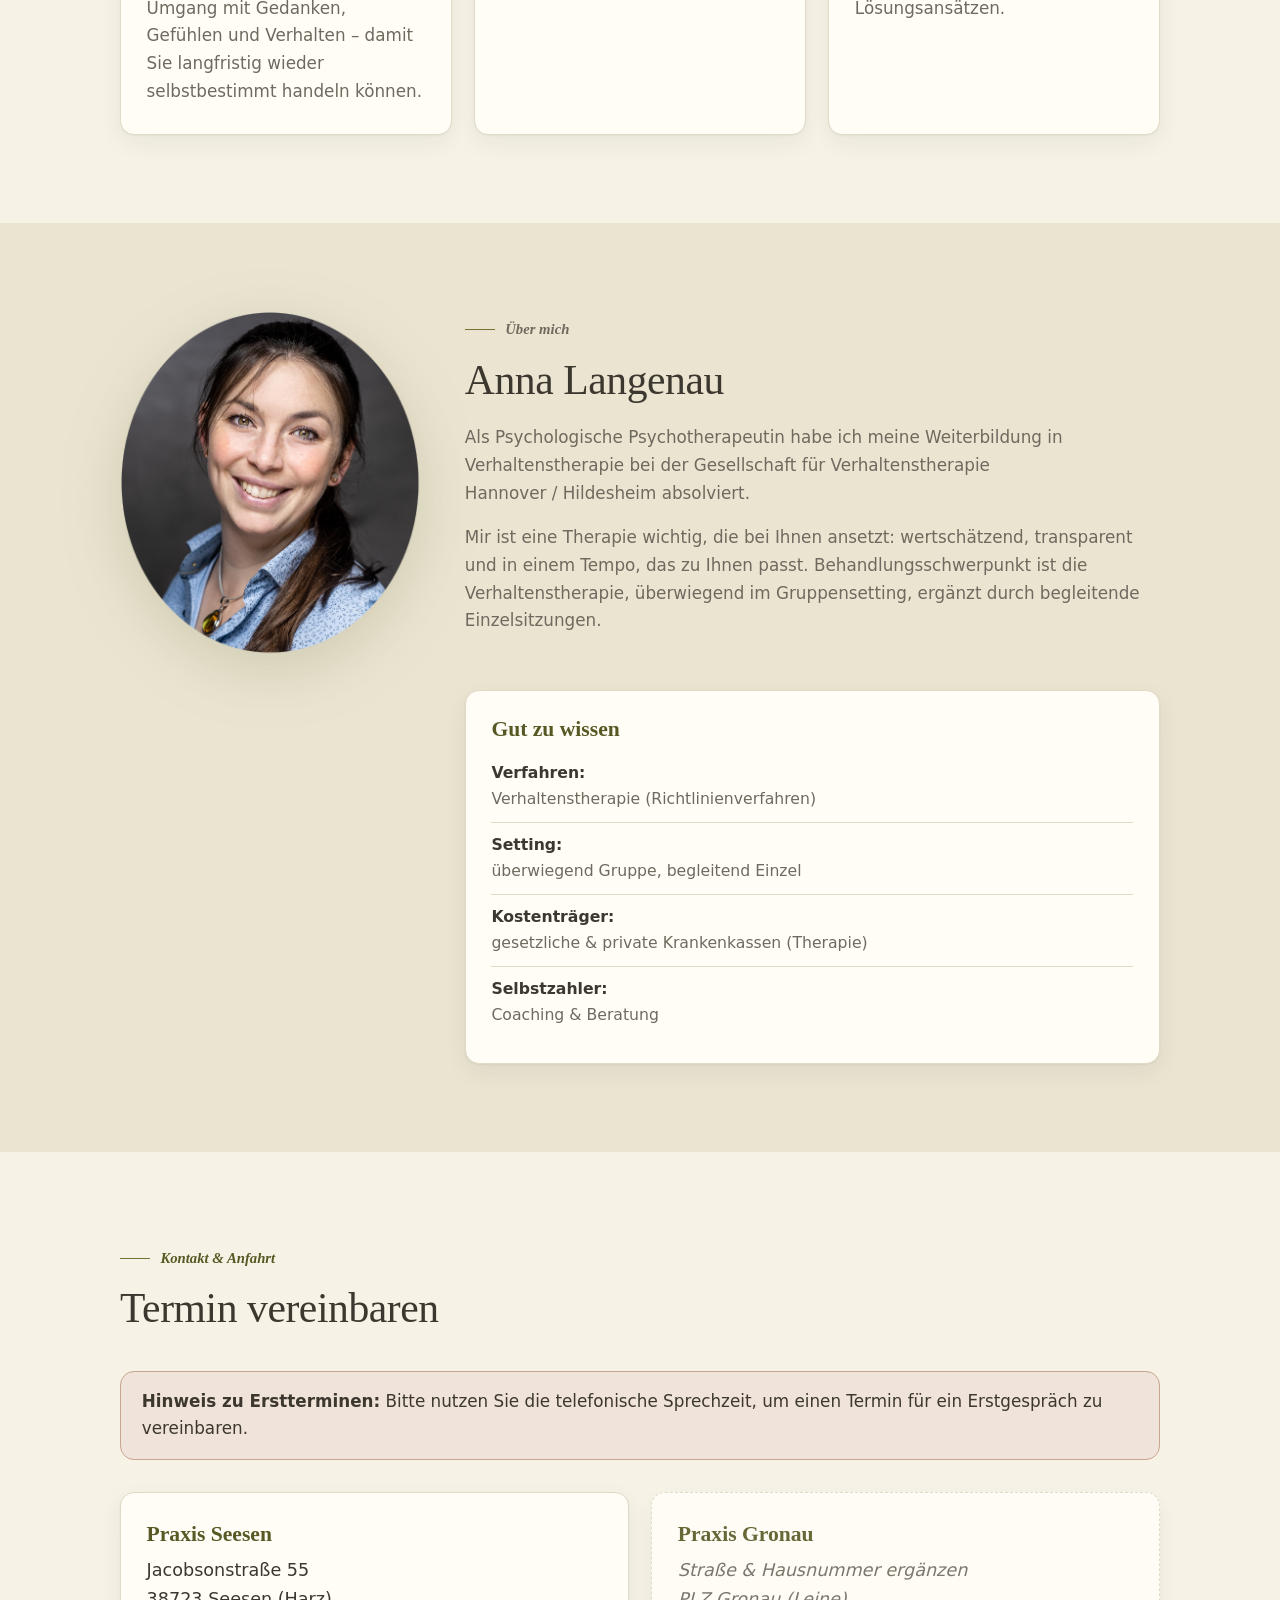
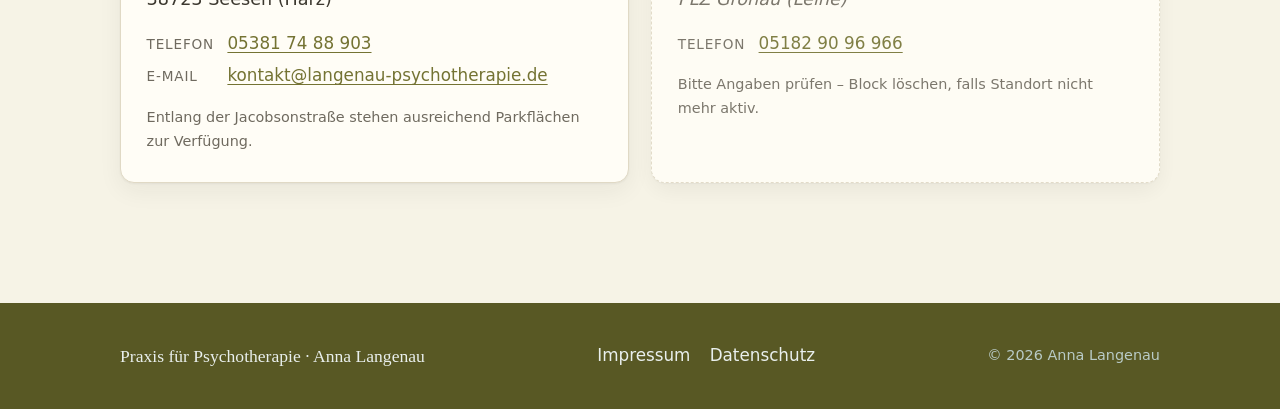
==== commit 2b145beb: "Feature: manueller Hell/Dunkel-Umschalter mit Speicherung - Theme-Toggle im Header (alle Seiten), So" ====
--- a/index.html
+++ b/index.html
@@ -10,9 +10,10 @@
   <meta property="og:title" content="Praxis für Psychotherapie · Anna Langenau" />
   <meta property="og:description" content="Verhaltenstherapie, Gruppentherapie, Coaching & Beratung in Seesen (Harz)." />
   <meta property="og:locale" content="de_DE" />
-  <meta name="theme-color" content="#2f5d57" />
+  <meta name="theme-color" content="#747333" />
   <link rel="icon" href="assets/favicon.svg" type="image/svg+xml" />
   <link rel="stylesheet" href="css/style.css" />
+  <script>try{var t=localStorage.getItem("theme");if(t){document.documentElement.setAttribute("data-theme",t);}}catch(e){}</script>
 </head>
 <body>
   <a class="skip-link" href="#main">Zum Inhalt springen</a>
@@ -27,18 +28,23 @@
         </span>
       </a>
 
-      <button class="nav-toggle" aria-expanded="false" aria-controls="site-nav" aria-label="Menü öffnen">
-        <span></span><span></span><span></span>
-      </button>
-
-      <nav class="site-nav" id="site-nav" aria-label="Hauptnavigation">
-        <ul>
-          <li><a href="#leistungen">Leistungen</a></li>
-          <li><a href="#ueber-mich">Über mich</a></li>
-          <li><a href="#kontakt">Kontakt &amp; Anfahrt</a></li>
-          <li><a class="nav-cta" href="#kontakt">Termin anfragen</a></li>
-        </ul>
-      </nav>
+      <div class="header-right">
+        <nav class="site-nav" id="site-nav" aria-label="Hauptnavigation">
+          <ul>
+            <li><a href="#leistungen">Leistungen</a></li>
+            <li><a href="#ueber-mich">Über mich</a></li>
+            <li><a href="#kontakt">Kontakt &amp; Anfahrt</a></li>
+            <li><a class="nav-cta" href="#kontakt">Termin anfragen</a></li>
+          </ul>
+        </nav>
+        <button class="theme-toggle" type="button" aria-label="Zwischen hellem und dunklem Design wechseln" title="Hell / Dunkel">
+          <svg class="icon-sun" viewBox="0 0 24 24" fill="none" stroke="currentColor" stroke-width="1.8" stroke-linecap="round" aria-hidden="true"><circle cx="12" cy="12" r="4.2"/><path d="M12 2v2.5M12 19.5V22M4.9 4.9l1.8 1.8M17.3 17.3l1.8 1.8M2 12h2.5M19.5 12H22M4.9 19.1l1.8-1.8M17.3 6.7l1.8-1.8"/></svg>
+          <svg class="icon-moon" viewBox="0 0 24 24" fill="none" stroke="currentColor" stroke-width="1.8" stroke-linecap="round" stroke-linejoin="round" aria-hidden="true"><path d="M20 14.5A8.5 8.5 0 1 1 9.5 4a6.6 6.6 0 0 0 10.5 10.5z"/></svg>
+        </button>
+        <button class="nav-toggle" aria-expanded="false" aria-controls="site-nav" aria-label="Menü öffnen">
+          <span></span><span></span><span></span>
+        </button>
+      </div>
     </div>
   </header>
 
--- a/css/style.css
+++ b/css/style.css
@@ -49,24 +49,43 @@
 
 ::selection { background: color-mix(in srgb, var(--primary) 26%, transparent); color: var(--ink); }
 
+/* Dunkel-Werte: automatisch nach OS-Vorgabe … */
 @media (prefers-color-scheme: dark) {
-  :root {
+  :root:not([data-theme="light"]) {
     --paper:    #1c1b16;
     --paper-2:  #24231c;
     --ink:      #ece7d8;
     --ink-soft: #b7b0a0;
-    --primary:  #b9b86a;   /* helleres Oliv für Kontrast auf dunkel */
+    --primary:  #b9b86a;
     --primary-d: #a9a85c;
     --primary-l: #c7c67d;
-    --accent:   #d08a6b;   /* warmes Terrakotta */
+    --accent:   #d08a6b;
     --line:     #38362b;
     --white:    #24231c;
     --shadow: 0 1px 2px rgba(0,0,0,.3), 0 10px 30px rgba(0,0,0,.4);
   }
-  /* Auf hellem Oliv (Dunkelmodus) dunkler Text für Kontrast. */
-  .btn-primary, .btn-primary:hover,
-  .site-nav .nav-cta, .site-nav .nav-cta:hover { color: #1c1b16; }
-}
+}
+/* … und manuell per Umschalter erzwungen. */
+:root[data-theme="dark"] {
+  --paper:    #1c1b16;
+  --paper-2:  #24231c;
+  --ink:      #ece7d8;
+  --ink-soft: #b7b0a0;
+  --primary:  #b9b86a;
+  --primary-d: #a9a85c;
+  --primary-l: #c7c67d;
+  --accent:   #d08a6b;
+  --line:     #38362b;
+  --white:    #24231c;
+  --shadow: 0 1px 2px rgba(0,0,0,.3), 0 10px 30px rgba(0,0,0,.4);
+}
+/* Auf hellem Oliv (Dunkelmodus) dunkler Button-Text für Kontrast. */
+@media (prefers-color-scheme: dark) {
+  :root:not([data-theme="light"]) .btn-primary,
+  :root:not([data-theme="light"]) .site-nav .nav-cta { color: #1c1b16; }
+}
+:root[data-theme="dark"] .btn-primary,
+:root[data-theme="dark"] .site-nav .nav-cta { color: #1c1b16; }
 
 * { box-sizing: border-box; }
 
@@ -139,6 +158,25 @@
   background: var(--primary); color: #fff; margin-left: .3rem;
 }
 .site-nav .nav-cta:hover { background: var(--primary-d); color: #fff; }
+
+/* Hell/Dunkel-Umschalter */
+.theme-toggle {
+  display: inline-grid; place-items: center; width: 42px; height: 42px;
+  border: 1px solid var(--line); border-radius: 50%; background: var(--white);
+  color: var(--ink-soft); cursor: pointer; flex: none; transition: color .2s, border-color .2s, background .2s;
+}
+.theme-toggle:hover { color: var(--primary-d); border-color: color-mix(in srgb, var(--primary) 45%, var(--line)); }
+.theme-toggle svg { width: 20px; height: 20px; }
+.theme-toggle .icon-moon { display: none; }
+.theme-toggle .icon-sun { display: block; }
+/* Im Dunkelmodus Mond statt Sonne zeigen (auto + manuell). */
+@media (prefers-color-scheme: dark) {
+  :root:not([data-theme="light"]) .theme-toggle .icon-sun { display: none; }
+  :root:not([data-theme="light"]) .theme-toggle .icon-moon { display: block; }
+}
+:root[data-theme="dark"] .theme-toggle .icon-sun { display: none; }
+:root[data-theme="dark"] .theme-toggle .icon-moon { display: block; }
+.header-right { display: flex; align-items: center; gap: 1rem; }
 
 .nav-toggle { display: none; background: none; border: 0; cursor: pointer; width: 44px; height: 44px; padding: 10px; }
 .nav-toggle span { display: block; height: 2px; background: var(--ink); border-radius: 2px; margin: 5px 0; transition: transform .25s, opacity .25s; }
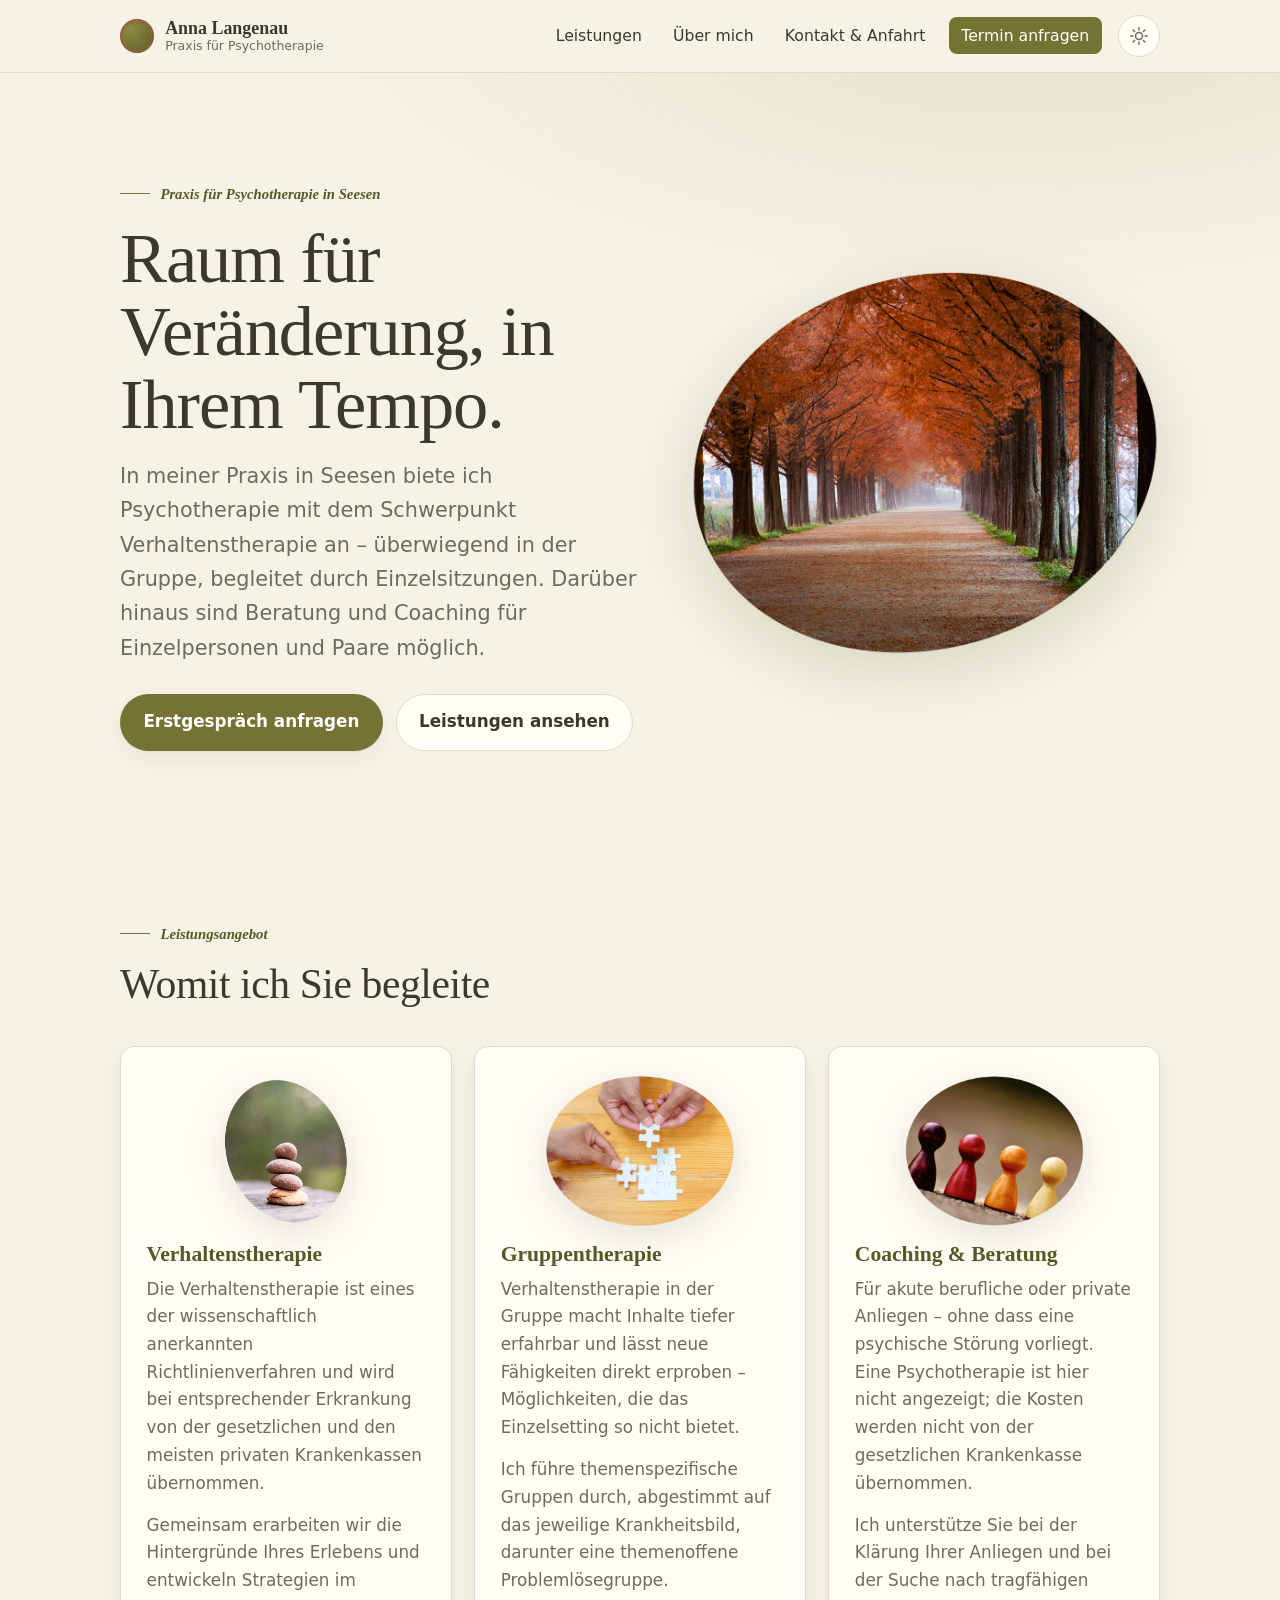
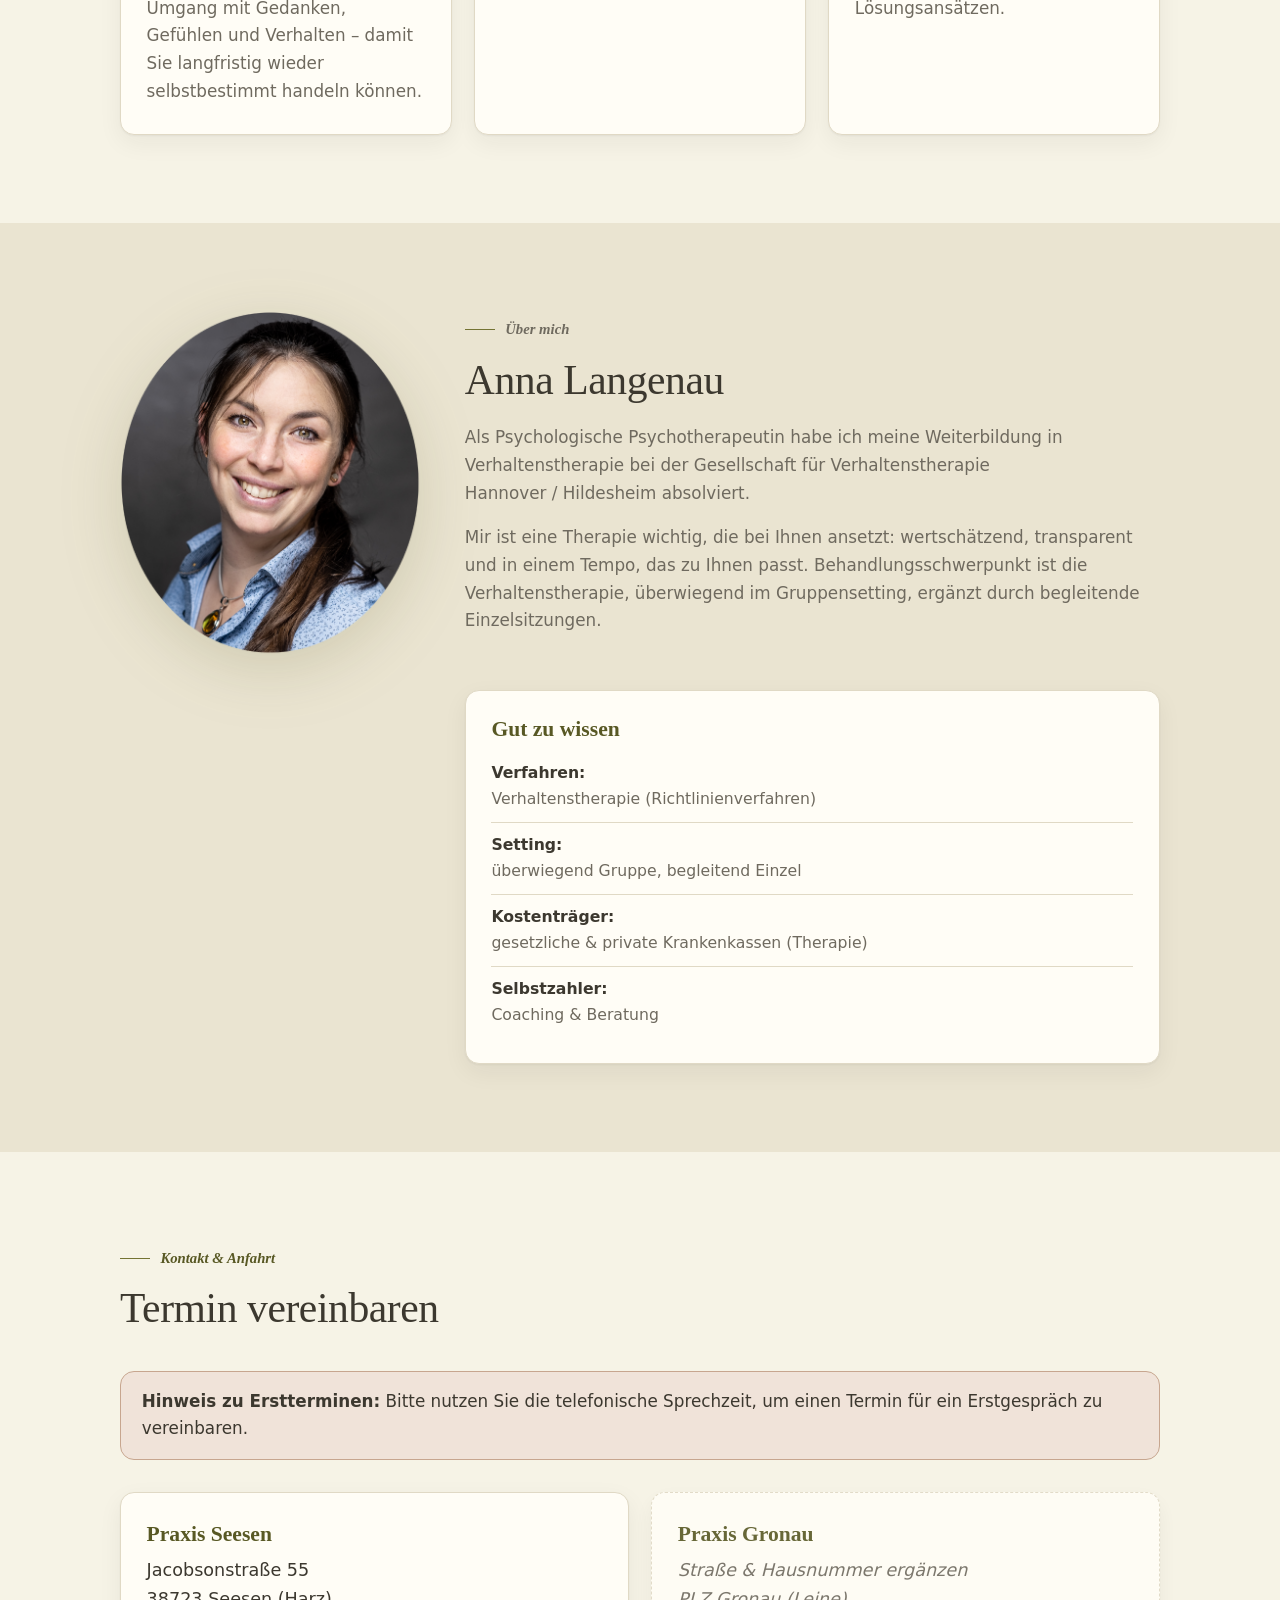
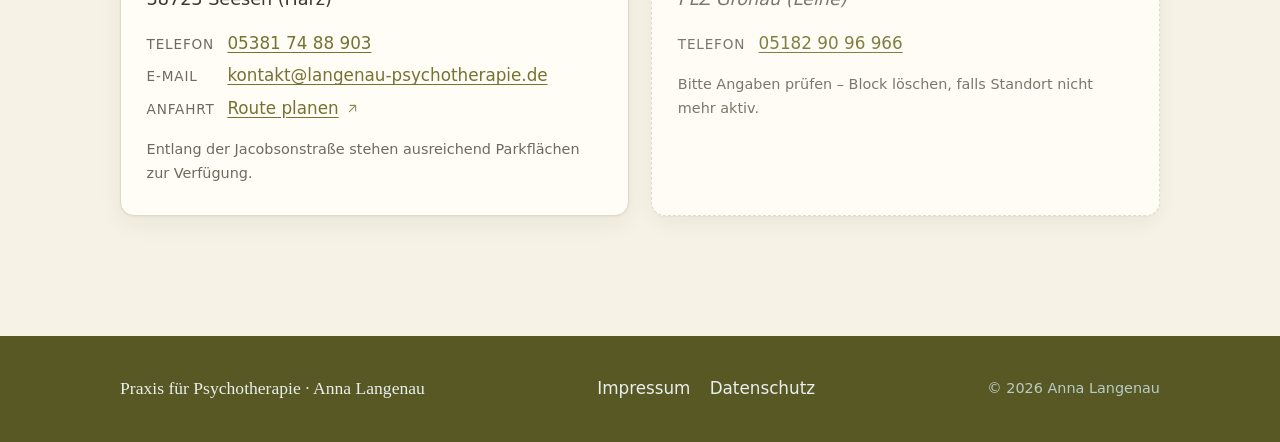
==== commit be572d9c: "Feature: Routenplaner-Link (Google Maps) für Praxis Seesen Co-Authored-By: Claude Opus 4.8 <noreply@" ====
--- a/index.html
+++ b/index.html
@@ -5,7 +5,7 @@
   <meta name="viewport" content="width=device-width, initial-scale=1.0" />
   <title>Praxis für Psychotherapie · Anna Langenau · Seesen</title>
   <meta name="description" content="Praxis für Psychotherapie Anna Langenau in Seesen (Harz). Verhaltenstherapie, Gruppentherapie sowie Coaching & Beratung – mit Schwerpunkt Verhaltenstherapie." />
-  <meta name="robots" content="index, follow" />
+  <meta name="robots" content="noindex, nofollow" /> <!-- VORSCHAU: vor Go-Live auf "index, follow" zurücksetzen -->
   <meta property="og:type" content="website" />
   <meta property="og:title" content="Praxis für Psychotherapie · Anna Langenau" />
   <meta property="og:description" content="Verhaltenstherapie, Gruppentherapie, Coaching & Beratung in Seesen (Harz)." />
@@ -204,6 +204,12 @@
               <span class="loc-label">E-Mail</span>
               <a href="mailto:kontakt@langenau-psychotherapie.de">kontakt@langenau-psychotherapie.de</a>
             </p>
+            <p class="loc-row">
+              <span class="loc-label">Anfahrt</span>
+              <a class="route-link" href="https://www.google.com/maps/dir/?api=1&amp;destination=Jacobsonstra%C3%9Fe%2055%2C%2038723%20Seesen" target="_blank" rel="noopener noreferrer">Route planen
+                <svg viewBox="0 0 24 24" width="15" height="15" fill="none" stroke="currentColor" stroke-width="1.8" stroke-linecap="round" stroke-linejoin="round" aria-hidden="true"><path d="M7 17 17 7M8 7h9v9"/></svg>
+              </a>
+            </p>
             <p class="loc-hint">Entlang der Jacobsonstraße stehen ausreichend Parkflächen zur Verfügung.</p>
           </article>
 
--- a/css/style.css
+++ b/css/style.css
@@ -310,3 +310,8 @@
   .about { grid-template-columns: 1fr; grid-template-areas: "photo" "text" "aside"; }
   .about-photo { position: static; max-width: 320px; }
 }
+
+/* Routenplaner-Link */
+.route-link { display: inline-flex; align-items: center; gap: .35em; }
+.route-link svg { flex: none; opacity: .8; transition: transform .15s ease; }
+.route-link:hover svg, .route-link:focus-visible svg { transform: translate(1px, -1px); }
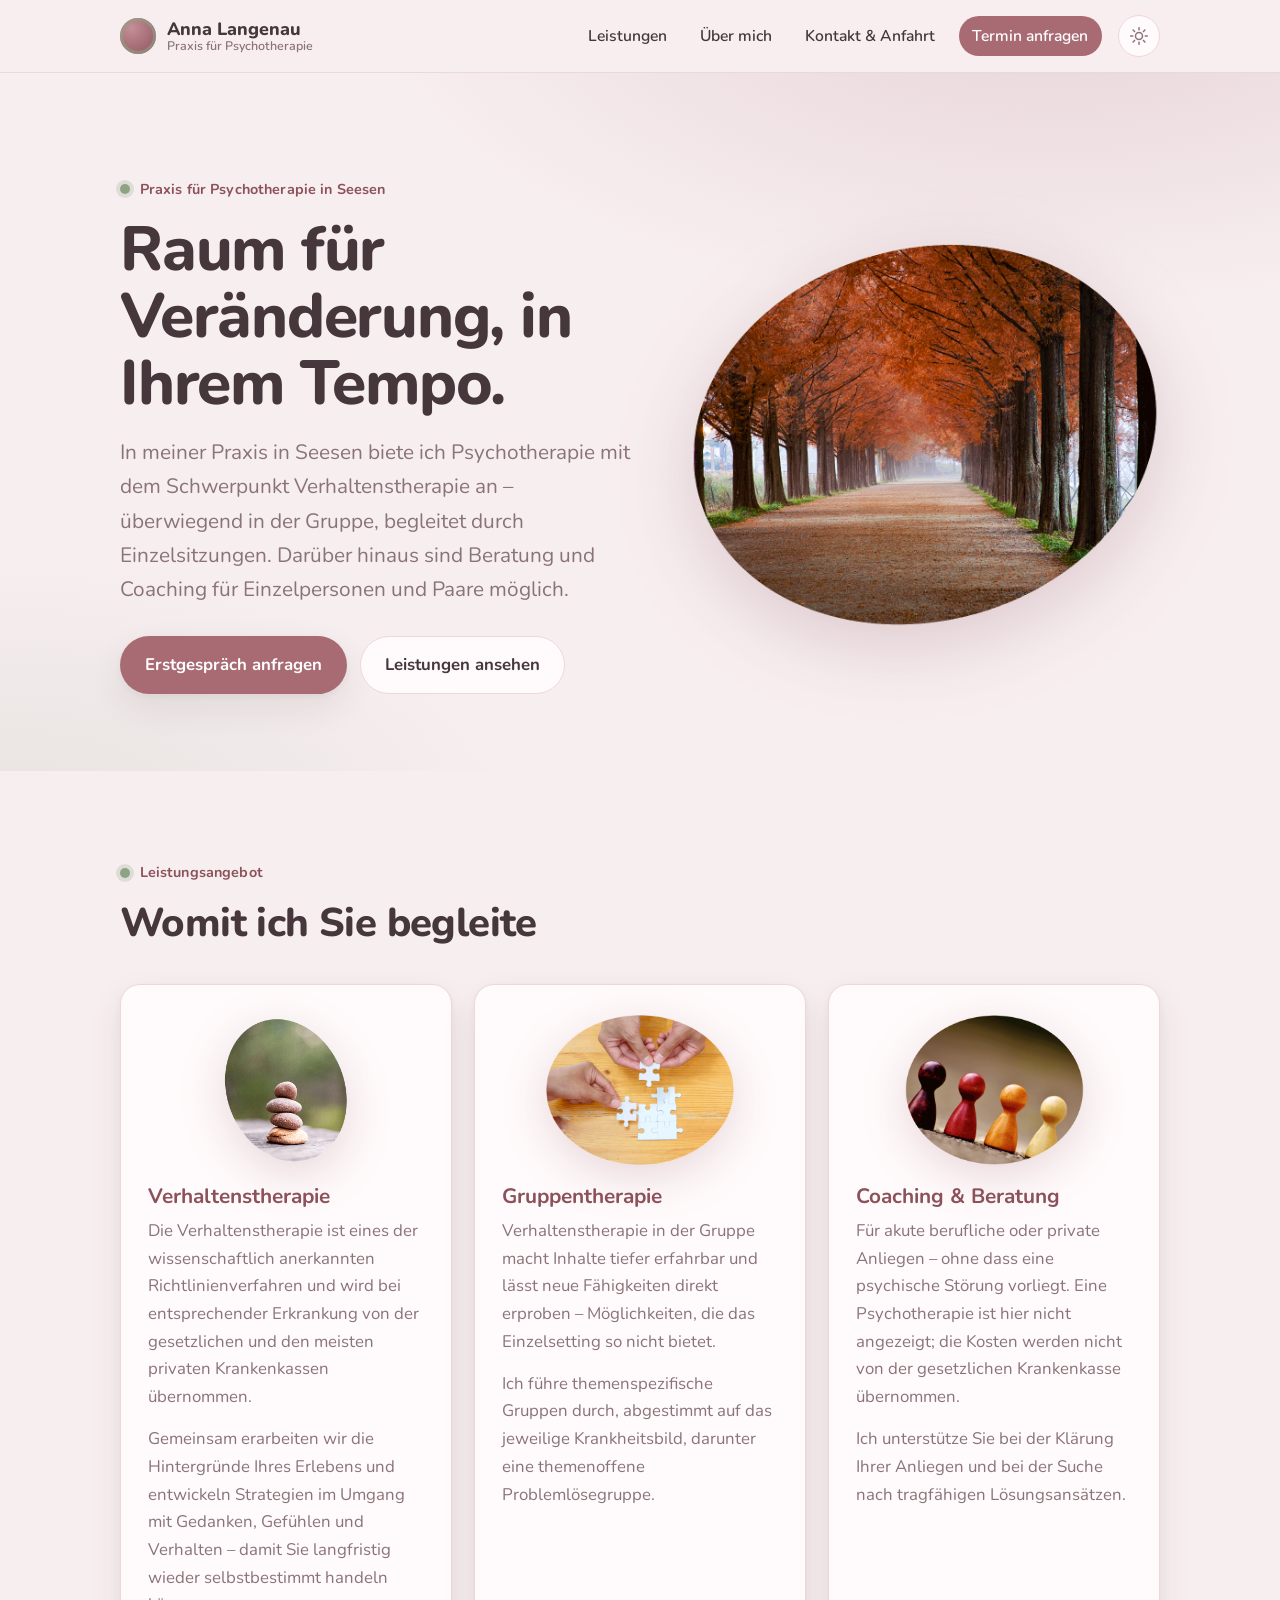
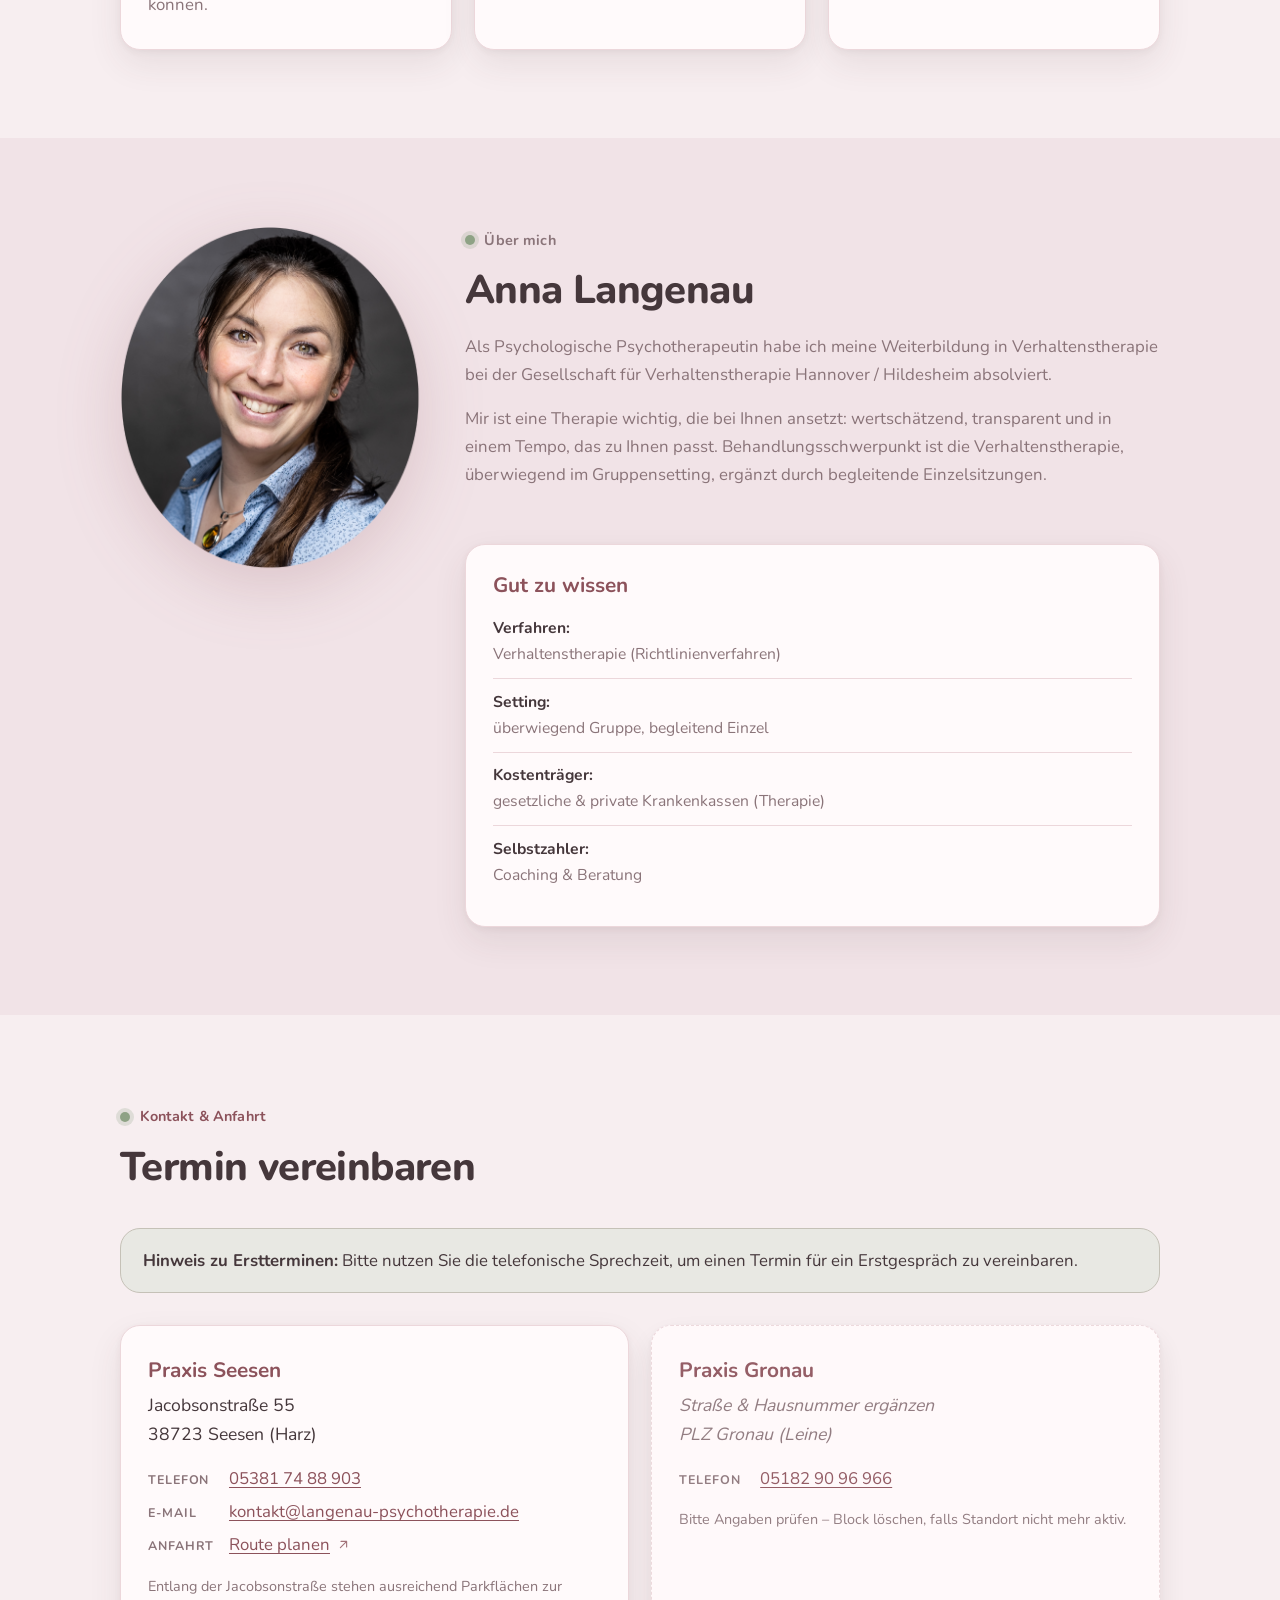
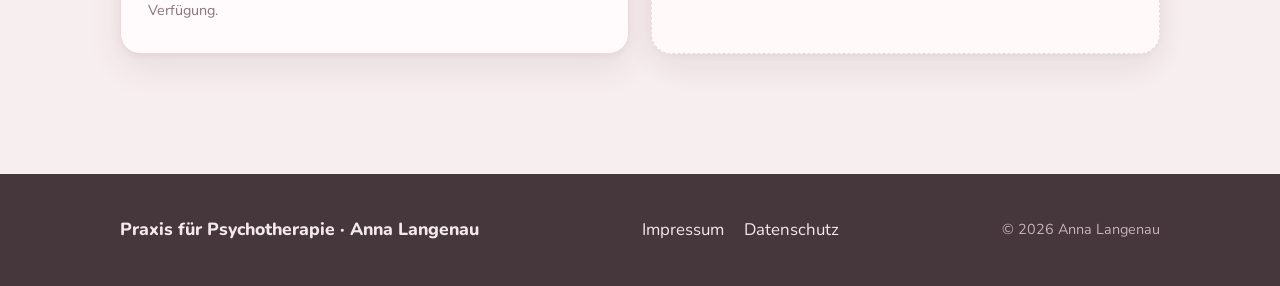
==== commit 15d77534: "Design "Geborgen": Blush & Salbei, Nunito, weiche Rundungen - Farbwelt auf Altrosa (Marke) + Salbei " ====
--- a/index.html
+++ b/index.html
@@ -10,7 +10,7 @@
   <meta property="og:title" content="Praxis für Psychotherapie · Anna Langenau" />
   <meta property="og:description" content="Verhaltenstherapie, Gruppentherapie, Coaching & Beratung in Seesen (Harz)." />
   <meta property="og:locale" content="de_DE" />
-  <meta name="theme-color" content="#747333" />
+  <meta name="theme-color" content="#a86b74" />
   <link rel="icon" href="assets/favicon.svg" type="image/svg+xml" />
   <link rel="stylesheet" href="css/style.css" />
   <script>try{var t=localStorage.getItem("theme");if(t){document.documentElement.setAttribute("data-theme",t);}}catch(e){}</script>
--- a/css/style.css
+++ b/css/style.css
@@ -1,91 +1,106 @@
 /* ============================================================
    Praxis für Psychotherapie – Anna Langenau
-   Statisches Stylesheet, dependency-frei. Schriften lokal gehostet
-   (keine externen CDNs → DSGVO-sauber).
+   Entwurf „Geborgen“: weiche Rundungen, Blush & Salbei, Nunito.
+   Statisch, dependency-frei. Schriften lokal gehostet (DSGVO-sauber).
    ============================================================ */
 
-/* Fraunces – optischer Serif-Display-Font (SIL OFL), self-hosted. */
+/* Nunito – freundliche Rundgrotesk (SIL OFL), self-hosted, variabel 400–800. */
 @font-face {
-  font-family: "Fraunces";
+  font-family: "Nunito";
   font-style: normal;
-  font-weight: 400 600;
+  font-weight: 400 800;
   font-display: swap;
-  src: url("../assets/fonts/fraunces-latin.woff2") format("woff2");
+  src: url("../assets/fonts/nunito-latin.woff2") format("woff2");
   unicode-range: U+0000-00FF, U+0131, U+0152-0153, U+02BB-02BC, U+02C6, U+02DA,
     U+02DC, U+0304, U+0308, U+0329, U+2000-206F, U+20AC, U+2122, U+2191, U+2193,
     U+2212, U+2215, U+FEFF, U+FFFD;
 }
 @font-face {
-  font-family: "Fraunces";
+  font-family: "Nunito";
   font-style: normal;
-  font-weight: 400 600;
+  font-weight: 400 800;
   font-display: swap;
-  src: url("../assets/fonts/fraunces-latin-ext.woff2") format("woff2");
+  src: url("../assets/fonts/nunito-latin-ext.woff2") format("woff2");
   unicode-range: U+0100-02BA, U+02BD-02C5, U+02C7-02CC, U+02CE-02D7, U+02DD-02FF,
     U+0304, U+0308, U+0329, U+1D00-1DBF, U+1E00-1E9F, U+1EF2-1EFF, U+2020,
     U+20A0-20AB, U+20AD-20C4, U+2113, U+2C60-2C7F, U+A720-A7FF;
 }
 
 :root {
-  /* Farbwelt der bisherigen Praxis-Seite: Olivgrün, Creme/Sand, Taupe, Ziegelrot */
-  --paper:      #f6f3e6;   /* Creme */
-  --paper-2:    #eae4d1;   /* Sand (alt. Abschnitte) */
-  --ink:        #3c382f;   /* dunkles Taupe (Überschriften/Text) */
-  --ink-soft:   #6f6a5f;   /* Taupe (#736d63) */
-  --primary:    #747333;   /* Olivgrün – Markenfarbe */
-  --primary-d:  #585824;
-  --primary-l:  #8d8c44;
-  --accent:     #a15a3f;   /* warmes Ziegelrot */
-  --line:       #e0d9c5;
-  --white:      #fffdf6;   /* warmes Weiß für Karten */
+  /* „Geborgen“: weiches Blush als Grund, Altrosa als Marke, Salbei als Ruhepol. */
+  --paper:      #f7eef0;   /* Blush-Grund */
+  --paper-2:    #f1e3e7;   /* tieferes Blush (alt. Abschnitte) */
+  --white:      #fffafb;   /* warmes Weiß für Karten */
+  --ink:        #45373b;   /* dunkles Pflaumen-Braun (Text) */
+  --ink-soft:   #8a7479;   /* gedämpftes Mauve */
+  --primary:    #a86b74;   /* Altrosa – Markenfarbe */
+  --primary-d:  #8c525b;   /* dunkleres Altrosa (Text/Hover, Kontrast) */
+  --primary-l:  #c58f97;
+  --accent:     #8ea285;   /* Salbei – zweite Farbe / Fokus */
+  --accent-d:   #6f8468;
+  --line:       #ecd7db;   /* zarte Rosalinie */
+  --footer-bg:  #45373b;   /* dunkles Pflaum für den Fuß */
+  --footer-fg:  #f3e8ec;
+  --footer-soft:#c9b2b9;
 
   --maxw: 1080px;
-  --radius: 14px;
-  --shadow: 0 1px 2px rgba(42,42,39,.05), 0 8px 24px rgba(42,42,39,.06);
-
-  --serif: "Fraunces", "Iowan Old Style", "Palatino Linotype", Palatino, Georgia, serif;
-  --sans: system-ui, -apple-system, "Segoe UI", Roboto, "Helvetica Neue", Arial, sans-serif;
-}
-
-::selection { background: color-mix(in srgb, var(--primary) 26%, transparent); color: var(--ink); }
+  --radius: 20px;
+  --radius-sm: 14px;
+  --shadow: 0 2px 6px rgba(80,50,58,.06), 0 14px 34px rgba(80,50,58,.09);
+
+  --display: "Nunito", "Segoe UI", system-ui, sans-serif;
+  --sans: "Nunito", system-ui, -apple-system, "Segoe UI", Roboto, "Helvetica Neue", Arial, sans-serif;
+}
+
+::selection { background: color-mix(in srgb, var(--primary) 28%, transparent); color: var(--ink); }
 
 /* Dunkel-Werte: automatisch nach OS-Vorgabe … */
 @media (prefers-color-scheme: dark) {
   :root:not([data-theme="light"]) {
-    --paper:    #1c1b16;
-    --paper-2:  #24231c;
-    --ink:      #ece7d8;
-    --ink-soft: #b7b0a0;
-    --primary:  #b9b86a;
-    --primary-d: #a9a85c;
-    --primary-l: #c7c67d;
-    --accent:   #d08a6b;
-    --line:     #38362b;
-    --white:    #24231c;
-    --shadow: 0 1px 2px rgba(0,0,0,.3), 0 10px 30px rgba(0,0,0,.4);
+    --paper:    #241c20;
+    --paper-2:  #2b2126;
+    --white:    #2b2126;
+    --ink:      #f1e6ea;
+    --ink-soft: #c0a7ae;
+    --primary:  #cd8d96;
+    --primary-d: #de9ca5;
+    --primary-l: #e2b0b7;
+    --accent:   #9fb295;
+    --accent-d: #b3c4aa;
+    --line:     #3a2f35;
+    --footer-bg: #1b1418;
+    --footer-fg: #f1e6ea;
+    --footer-soft: #b49ba3;
+    --shadow: 0 2px 6px rgba(0,0,0,.35), 0 16px 38px rgba(0,0,0,.45);
+    color-scheme: dark;
   }
 }
-/* … und manuell per Umschalter erzwungen. */
+/* … und manuell per Umschalter erzwungen (gleiche Werte). */
 :root[data-theme="dark"] {
-  --paper:    #1c1b16;
-  --paper-2:  #24231c;
-  --ink:      #ece7d8;
-  --ink-soft: #b7b0a0;
-  --primary:  #b9b86a;
-  --primary-d: #a9a85c;
-  --primary-l: #c7c67d;
-  --accent:   #d08a6b;
-  --line:     #38362b;
-  --white:    #24231c;
-  --shadow: 0 1px 2px rgba(0,0,0,.3), 0 10px 30px rgba(0,0,0,.4);
-}
-/* Auf hellem Oliv (Dunkelmodus) dunkler Button-Text für Kontrast. */
+  --paper:    #241c20;
+  --paper-2:  #2b2126;
+  --white:    #2b2126;
+  --ink:      #f1e6ea;
+  --ink-soft: #c0a7ae;
+  --primary:  #cd8d96;
+  --primary-d: #de9ca5;
+  --primary-l: #e2b0b7;
+  --accent:   #9fb295;
+  --accent-d: #b3c4aa;
+  --line:     #3a2f35;
+  --footer-bg: #1b1418;
+  --footer-fg: #f1e6ea;
+  --footer-soft: #b49ba3;
+  --shadow: 0 2px 6px rgba(0,0,0,.35), 0 16px 38px rgba(0,0,0,.45);
+  color-scheme: dark;
+}
+/* Auf hellem Altrosa (Dunkelmodus) dunkler Button-Text für Kontrast. */
 @media (prefers-color-scheme: dark) {
   :root:not([data-theme="light"]) .btn-primary,
-  :root:not([data-theme="light"]) .site-nav .nav-cta { color: #1c1b16; }
+  :root:not([data-theme="light"]) .site-nav .nav-cta { color: #241c20; }
 }
 :root[data-theme="dark"] .btn-primary,
-:root[data-theme="dark"] .site-nav .nav-cta { color: #1c1b16; }
+:root[data-theme="dark"] .site-nav .nav-cta { color: #241c20; }
 
 * { box-sizing: border-box; }
 
@@ -108,55 +123,52 @@
 
 .wrap { width: 100%; max-width: var(--maxw); margin-inline: auto; padding-inline: 1.25rem; }
 
-h1, h2, h3 { font-family: var(--serif); font-optical-sizing: auto; color: var(--ink); }
-h1 { font-weight: 500; font-size: clamp(2.5rem, 6vw, 4.4rem); line-height: 1.04;
-  letter-spacing: -.015em; font-variation-settings: "opsz" 144, "SOFT" 0; }
-h2 { font-weight: 500; font-size: clamp(1.75rem, 3.6vw, 2.6rem); line-height: 1.1;
-  letter-spacing: -.01em; margin: 0 0 .5em; font-variation-settings: "opsz" 72; }
-h3 { font-weight: 600; font-size: 1.35rem; line-height: 1.2; margin: 0 0 .5rem; }
-
-a { color: var(--primary); text-underline-offset: 3px; }
-a:hover { color: var(--primary-d); }
-
-:focus-visible { outline: 3px solid var(--accent); outline-offset: 3px; border-radius: 4px; }
+h1, h2, h3 { font-family: var(--display); color: var(--ink); text-wrap: balance; }
+h1 { font-weight: 800; font-size: clamp(2.3rem, 5.4vw, 3.9rem); line-height: 1.07; letter-spacing: -.02em; }
+h2 { font-weight: 800; font-size: clamp(1.7rem, 3.4vw, 2.5rem); line-height: 1.12; letter-spacing: -.015em; margin: 0 0 .5em; }
+h3 { font-weight: 700; font-size: 1.3rem; line-height: 1.25; margin: 0 0 .5rem; }
+
+a { color: var(--primary-d); text-underline-offset: 3px; }
+a:hover { color: var(--primary); }
+
+:focus-visible { outline: 3px solid var(--accent-d); outline-offset: 3px; border-radius: 6px; }
 
 .eyebrow {
-  display: inline-flex; align-items: center; gap: .65rem;
-  font-size: .92rem; font-weight: 600; color: var(--primary-d);
-  margin: 0 0 1rem; font-style: italic; font-family: var(--serif);
-}
-.eyebrow::before { content: ""; width: 30px; height: 1.5px; background: var(--primary); flex: none; }
+  display: inline-flex; align-items: center; gap: .6rem;
+  font-size: .9rem; font-weight: 700; color: var(--primary-d);
+  letter-spacing: .01em; margin: 0 0 1rem;
+}
+.eyebrow::before { content: ""; width: 10px; height: 10px; border-radius: 50%;
+  background: var(--accent); box-shadow: 0 0 0 4px color-mix(in srgb, var(--accent) 24%, transparent); flex: none; }
 
 /* ---------- Skip link ---------- */
 .skip-link {
   position: absolute; left: -999px; top: 0; z-index: 100;
-  background: var(--primary); color: #fff; padding: .7rem 1.1rem; border-radius: 0 0 8px 0;
+  background: var(--primary); color: #fff; padding: .7rem 1.1rem; border-radius: 0 0 12px 0;
 }
 .skip-link:focus { left: 0; }
 
 /* ---------- Header ---------- */
 .site-header {
   position: sticky; top: 0; z-index: 50;
-  background: color-mix(in srgb, var(--paper) 88%, transparent);
-  backdrop-filter: saturate(140%) blur(10px);
+  background: color-mix(in srgb, var(--paper) 85%, transparent);
+  backdrop-filter: saturate(150%) blur(10px);
   border-bottom: 1px solid var(--line);
 }
 .header-inner { display: flex; align-items: center; justify-content: space-between; min-height: 72px; gap: 1rem; }
 
 .brand { display: inline-flex; align-items: center; gap: .7rem; text-decoration: none; color: var(--ink); }
-.brand-mark { width: 34px; height: 34px; border-radius: 50%;
-  background: radial-gradient(circle at 32% 30%, var(--primary-l), var(--primary-d));
-  box-shadow: inset 0 0 0 3px color-mix(in srgb, var(--accent) 55%, transparent); flex: none; }
-.brand-text { display: flex; flex-direction: column; line-height: 1.1; }
-.brand-text strong { font-family: var(--serif); font-size: 1.12rem; }
-.brand-text small { color: var(--ink-soft); font-size: .78rem; }
+.brand-mark { width: 36px; height: 36px; border-radius: 50%;
+  background: radial-gradient(circle at 32% 28%, var(--primary-l), var(--primary-d));
+  box-shadow: inset 0 0 0 3px color-mix(in srgb, var(--accent) 60%, transparent); flex: none; }
+.brand-text { display: flex; flex-direction: column; line-height: 1.12; }
+.brand-text strong { font-family: var(--display); font-weight: 800; font-size: 1.12rem; }
+.brand-text small { color: var(--ink-soft); font-size: .78rem; font-weight: 600; }
 
 .site-nav ul { list-style: none; display: flex; gap: .35rem; margin: 0; padding: 0; align-items: center; }
-.site-nav a { text-decoration: none; color: var(--ink); padding: .55rem .8rem; border-radius: 8px; font-size: .98rem; }
+.site-nav a { text-decoration: none; color: var(--ink); padding: .55rem .85rem; border-radius: 999px; font-size: .98rem; font-weight: 600; }
 .site-nav a:hover { background: var(--paper-2); color: var(--primary-d); }
-.site-nav .nav-cta {
-  background: var(--primary); color: #fff; margin-left: .3rem;
-}
+.site-nav .nav-cta { background: var(--primary); color: #fff; margin-left: .3rem; }
 .site-nav .nav-cta:hover { background: var(--primary-d); color: #fff; }
 
 /* Hell/Dunkel-Umschalter */
@@ -169,7 +181,6 @@
 .theme-toggle svg { width: 20px; height: 20px; }
 .theme-toggle .icon-moon { display: none; }
 .theme-toggle .icon-sun { display: block; }
-/* Im Dunkelmodus Mond statt Sonne zeigen (auto + manuell). */
 @media (prefers-color-scheme: dark) {
   :root:not([data-theme="light"]) .theme-toggle .icon-sun { display: none; }
   :root:not([data-theme="light"]) .theme-toggle .icon-moon { display: block; }
@@ -187,8 +198,9 @@
 /* ---------- Hero ---------- */
 .hero {
   background:
-    radial-gradient(1200px 500px at 80% -10%, color-mix(in srgb, var(--primary) 14%, transparent), transparent 60%),
-    linear-gradient(180deg, var(--paper), var(--paper));
+    radial-gradient(1100px 520px at 82% -12%, color-mix(in srgb, var(--primary) 20%, transparent), transparent 62%),
+    radial-gradient(900px 480px at 0% 110%, color-mix(in srgb, var(--accent) 16%, transparent), transparent 60%),
+    var(--paper);
   padding: clamp(3rem, 8vw, 6.5rem) 0 clamp(2.5rem, 6vw, 5rem);
 }
 .hero-inner { display: grid; grid-template-columns: 1.05fr .95fr; gap: clamp(1.5rem, 4vw, 3.5rem); align-items: center; }
@@ -197,14 +209,14 @@
 .hero-media { margin: 0; }
 .hero-media img {
   width: 100%; height: auto; display: block;
-  /* Bilder sind oval freigestellt (transparentes PNG) – kein Rahmen nötig. */
-  filter: drop-shadow(0 18px 34px color-mix(in srgb, var(--primary-d) 20%, transparent));
+  /* Bilder oval freigestellt (transparentes PNG). Weiche rosige Schatten. */
+  filter: drop-shadow(0 20px 38px color-mix(in srgb, var(--primary-d) 24%, transparent));
 }
 .lead { font-size: clamp(1.1rem, 2vw, 1.3rem); color: var(--ink-soft); max-width: 60ch; margin: 0 0 1.8rem; }
 .hero-actions { display: flex; flex-wrap: wrap; gap: .8rem; }
 
-.btn { display: inline-block; padding: .85rem 1.4rem; border-radius: 999px; font-weight: 600;
-  text-decoration: none; transition: transform .15s, background .2s, box-shadow .2s; border: 1.5px solid transparent; }
+.btn { display: inline-block; padding: .9rem 1.5rem; border-radius: 999px; font-weight: 700;
+  text-decoration: none; transition: transform .15s, background .2s, box-shadow .2s, border-color .2s; border: 1.5px solid transparent; }
 .btn:active { transform: translateY(1px); }
 .btn-primary { background: var(--primary); color: #fff; box-shadow: var(--shadow); }
 .btn-primary:hover { background: var(--primary-d); color: #fff; }
@@ -220,13 +232,13 @@
 .cards { display: grid; gap: 1.4rem; grid-template-columns: repeat(auto-fit, minmax(280px, 1fr)); }
 .card {
   background: var(--white); border: 1px solid var(--line); border-radius: var(--radius);
-  padding: 1.8rem 1.6rem; box-shadow: var(--shadow); position: relative; overflow: hidden;
-  transition: border-color .3s ease, box-shadow .3s ease;
-}
-.card:hover { border-color: color-mix(in srgb, var(--primary) 45%, var(--line)); }
-.card-media { margin: 0 0 1rem; height: 150px; display: flex; align-items: center; justify-content: center; }
-.card-media img { max-height: 150px; width: auto; max-width: 80%; display: block;
-  filter: drop-shadow(0 10px 20px color-mix(in srgb, var(--primary-d) 16%, transparent)); }
+  padding: 1.9rem 1.7rem; box-shadow: var(--shadow); position: relative; overflow: hidden;
+  transition: transform .25s ease, border-color .3s ease, box-shadow .3s ease;
+}
+.card:hover { transform: translateY(-4px); border-color: color-mix(in srgb, var(--primary) 45%, var(--line)); }
+.card-media { margin: 0 0 1.1rem; height: 150px; display: flex; align-items: center; justify-content: center; }
+.card-media img { max-height: 150px; width: auto; max-width: 82%; display: block;
+  filter: drop-shadow(0 12px 22px color-mix(in srgb, var(--primary-d) 20%, transparent)); }
 .card h3 { color: var(--primary-d); margin-top: .3rem; }
 .card p { margin: 0 0 .9rem; color: var(--ink-soft); }
 .card p:last-child { margin-bottom: 0; }
@@ -237,55 +249,55 @@
   grid-template-areas: "photo text" "photo aside"; }
 .about-photo { grid-area: photo; margin: 0; position: sticky; top: 90px; }
 .about-photo img { width: 100%; height: auto; display: block;
-  filter: drop-shadow(0 16px 30px color-mix(in srgb, var(--primary-d) 18%, transparent)); }
+  filter: drop-shadow(0 18px 32px color-mix(in srgb, var(--primary-d) 22%, transparent)); }
 .about-text { grid-area: text; }
 .about-aside { grid-area: aside; }
 .about-text p { color: var(--ink-soft); }
 .about-aside { background: var(--white); border: 1px solid var(--line); border-radius: var(--radius);
-  padding: 1.6rem; box-shadow: var(--shadow); }
+  padding: 1.7rem; box-shadow: var(--shadow); }
 .about-aside h3 { color: var(--primary-d); }
 .facts { list-style: none; margin: 0; padding: 0; }
-.facts li { padding: .6rem 0; border-bottom: 1px solid var(--line); font-size: .98rem; color: var(--ink-soft); }
+.facts li { padding: .65rem 0; border-bottom: 1px solid var(--line); font-size: .98rem; color: var(--ink-soft); }
 .facts li:last-child { border-bottom: 0; }
 .facts strong { color: var(--ink); display: block; }
 
 /* ---------- Kontakt ---------- */
-.contact-note { background: color-mix(in srgb, var(--accent) 16%, var(--white));
-  border: 1px solid color-mix(in srgb, var(--accent) 40%, var(--line));
-  border-radius: var(--radius); padding: 1rem 1.3rem; margin-bottom: 2rem; }
+.contact-note { background: color-mix(in srgb, var(--accent) 20%, var(--white));
+  border: 1px solid color-mix(in srgb, var(--accent) 42%, var(--line));
+  border-radius: var(--radius); padding: 1.1rem 1.4rem; margin-bottom: 2rem; }
 .contact-note p { margin: 0; }
 .contact-grid { display: grid; gap: 1.4rem; grid-template-columns: repeat(auto-fit, minmax(280px, 1fr)); }
 .location { background: var(--white); border: 1px solid var(--line); border-radius: var(--radius);
-  padding: 1.8rem 1.6rem; box-shadow: var(--shadow); }
+  padding: 1.9rem 1.7rem; box-shadow: var(--shadow); }
 .location h3 { color: var(--primary-d); }
 .location address { font-style: normal; color: var(--ink); margin-bottom: 1rem; font-size: 1.1rem; }
-.loc-row { display: flex; gap: .8rem; align-items: baseline; margin: .3rem 0; }
-.loc-label { min-width: 68px; color: var(--ink-soft); font-size: .85rem; text-transform: uppercase; letter-spacing: .06em; }
+.loc-row { display: flex; gap: .8rem; align-items: baseline; margin: .35rem 0; }
+.loc-label { min-width: 68px; color: var(--ink-soft); font-size: .78rem; font-weight: 700; text-transform: uppercase; letter-spacing: .07em; }
 .loc-hint { margin: 1rem 0 0; font-size: .9rem; color: var(--ink-soft); }
-.location.is-placeholder { border-style: dashed; opacity: .9; }
+.location.is-placeholder { border-style: dashed; opacity: .92; }
 .location.is-placeholder em { color: var(--ink-soft); }
 
 /* ---------- Footer ---------- */
-.site-footer { background: var(--primary-d); color: #e9efed; padding: 2.4rem 0; margin-top: 2rem; }
+.site-footer { background: var(--footer-bg); color: var(--footer-fg); padding: 2.6rem 0; margin-top: 2rem; }
 .footer-inner { display: flex; flex-wrap: wrap; gap: 1rem; align-items: center; justify-content: space-between; }
-.footer-brand { font-family: var(--serif); margin: 0; font-size: 1.1rem; }
+.footer-brand { font-family: var(--display); font-weight: 800; margin: 0; font-size: 1.1rem; }
 .footer-nav { list-style: none; display: flex; gap: 1.2rem; margin: 0; padding: 0; }
-.footer-nav a { color: #e9efed; text-decoration: none; }
+.footer-nav a { color: var(--footer-fg); text-decoration: none; }
 .footer-nav a:hover { text-decoration: underline; }
-.footer-copy { margin: 0; color: #b9cbc7; font-size: .9rem; }
+.footer-copy { margin: 0; color: var(--footer-soft); font-size: .9rem; }
 
 /* ---------- Legal pages ---------- */
 .legal { padding: clamp(2.5rem, 6vw, 4.5rem) 0; }
 .legal .wrap { max-width: 760px; }
 .legal h1 { font-size: clamp(1.9rem, 4vw, 2.6rem); margin-bottom: 1.5rem; }
-.legal h2 { font-size: 1.4rem; margin-top: 2.2rem; }
+.legal h2 { font-size: 1.35rem; margin-top: 2.2rem; }
 .legal p, .legal li { color: var(--ink-soft); }
 .legal address { font-style: normal; color: var(--ink); }
-.todo { background: color-mix(in srgb, var(--accent) 18%, var(--white));
-  border-left: 4px solid var(--accent); padding: .9rem 1.1rem; border-radius: 8px; color: var(--ink); }
+.todo { background: color-mix(in srgb, var(--accent) 20%, var(--white));
+  border-left: 4px solid var(--accent-d); padding: 1rem 1.2rem; border-radius: var(--radius-sm); color: var(--ink); }
 .back-link { display: inline-block; margin-top: 2.5rem; }
 
-/* ---------- Ein orchestrierter Einstieg beim Laden (nur Hero) ---------- */
+/* ---------- Orchestrierter Einstieg beim Laden (nur Hero) ---------- */
 @keyframes rise { from { opacity: 0; transform: translateY(22px); } to { opacity: 1; transform: none; } }
 .hero-text { animation: rise .8s cubic-bezier(.22,.61,.36,1) both; }
 .hero-media { animation: rise .9s cubic-bezier(.22,.61,.36,1) .15s both; }
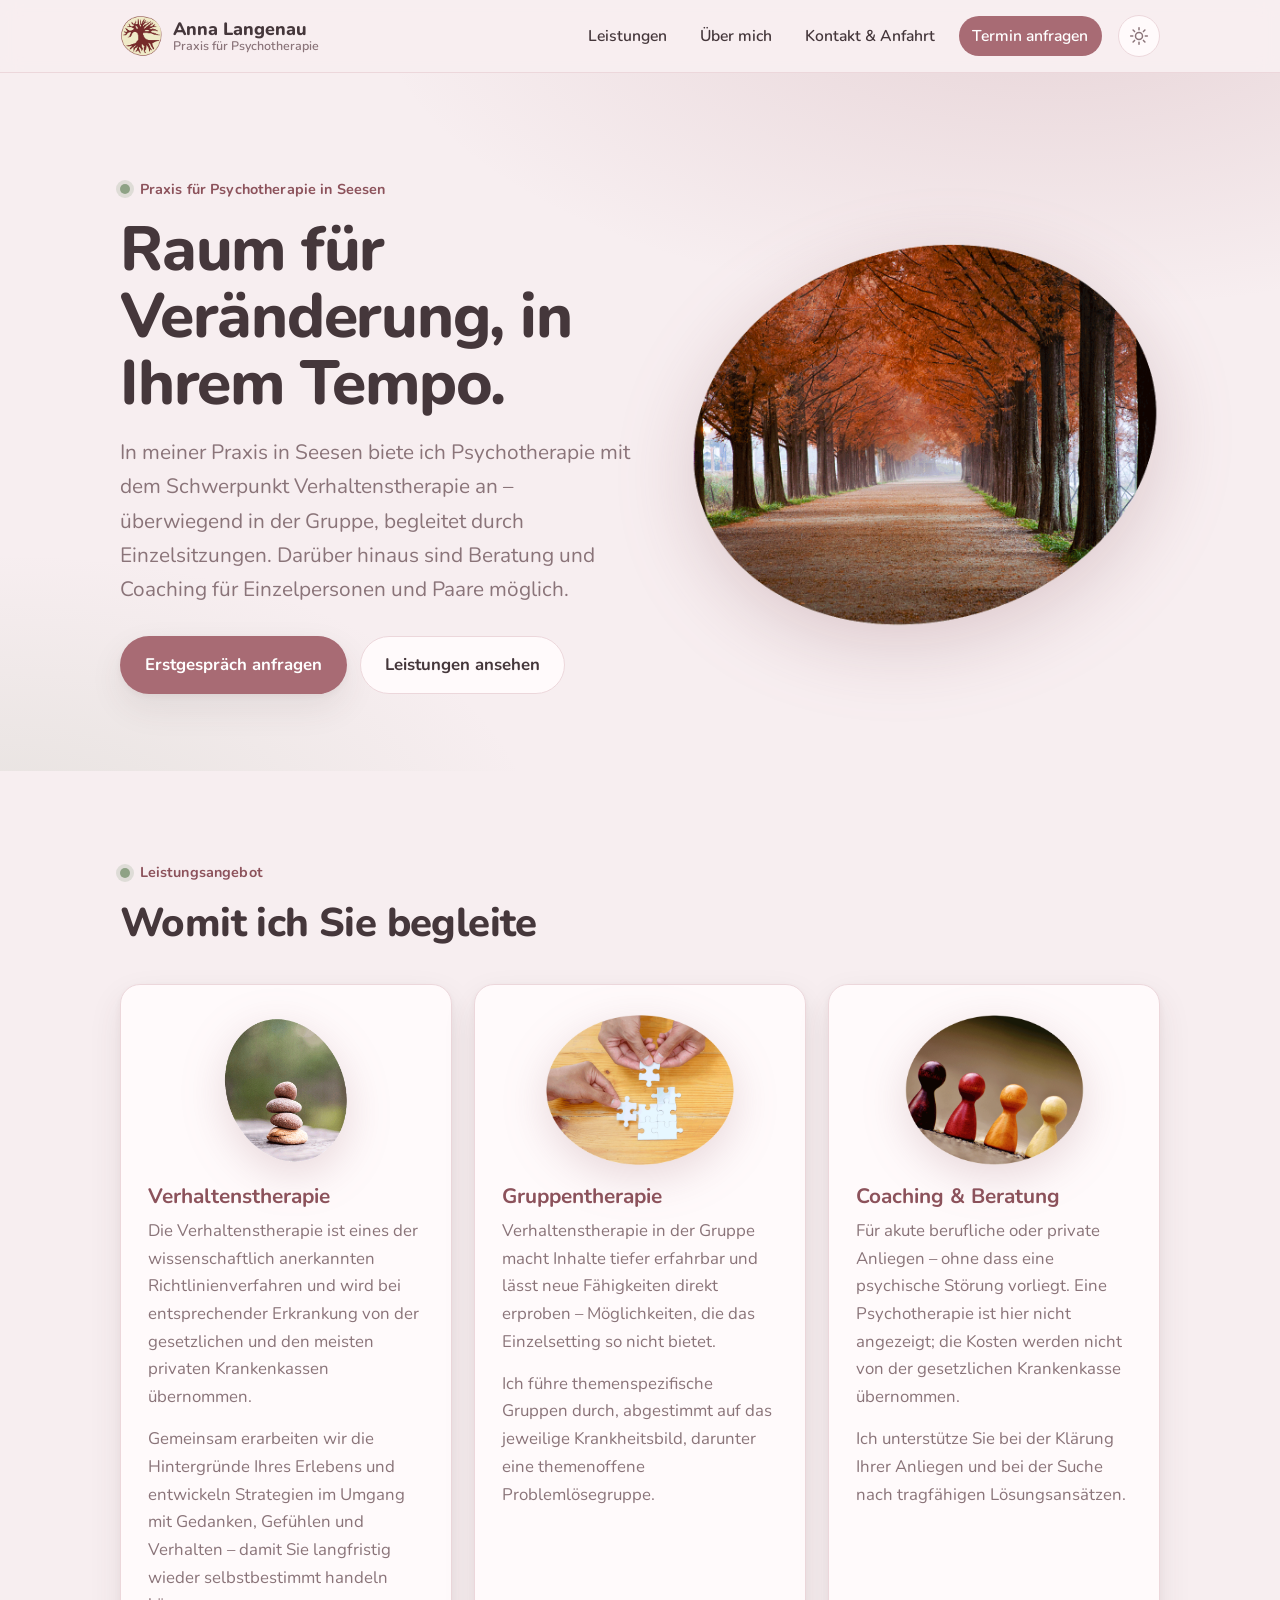
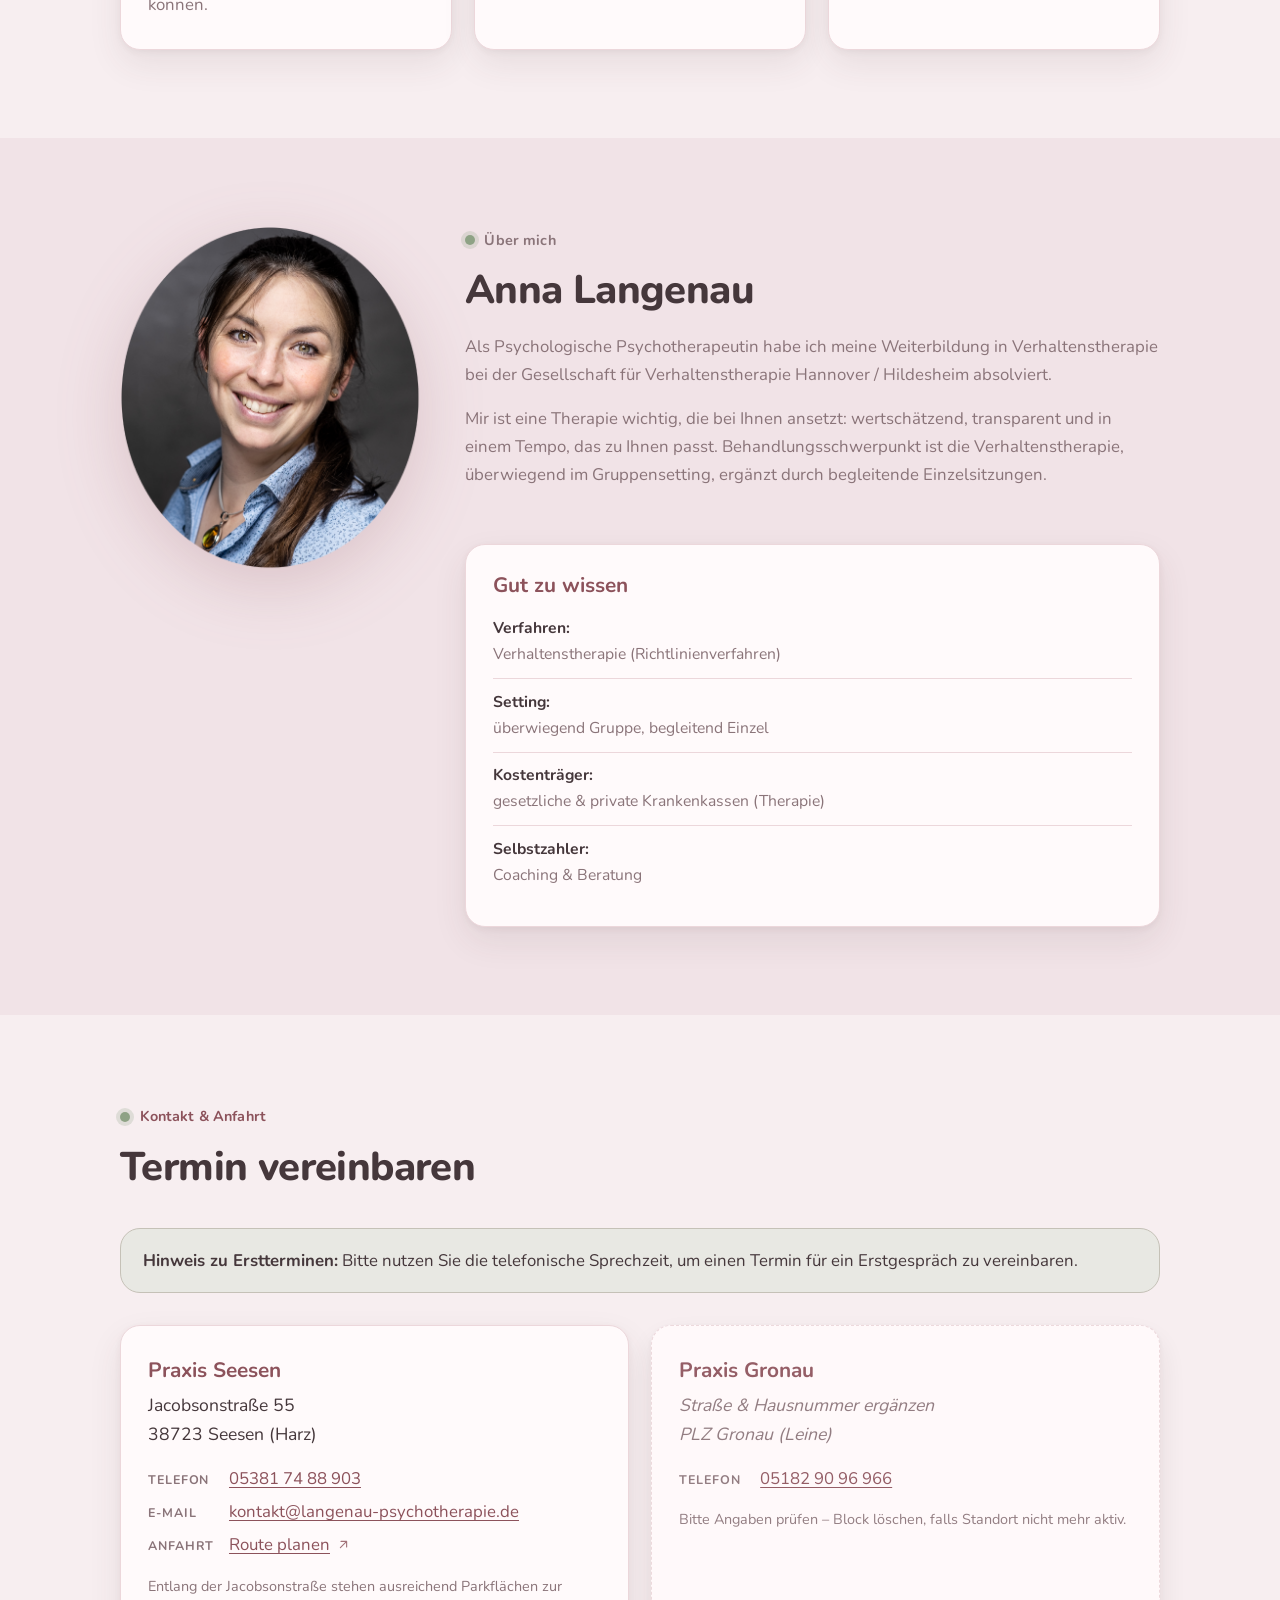
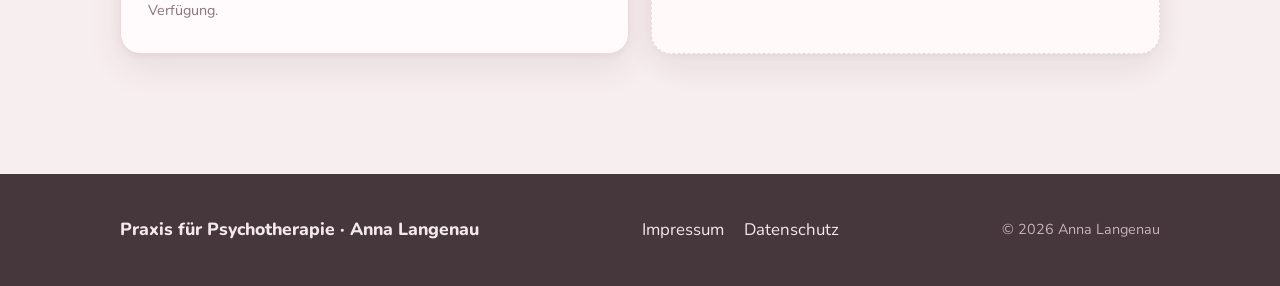
==== commit e8dcca60: "Signet: echtes Baum-Logo statt Platzhalter-Ball Baum-Emblem (Wachstum/Erdung) aus dem Original-Logo " ====
--- a/index.html
+++ b/index.html
@@ -21,7 +21,7 @@
   <header class="site-header" id="top">
     <div class="wrap header-inner">
       <a class="brand" href="#top" aria-label="Startseite – Praxis Anna Langenau">
-        <span class="brand-mark" aria-hidden="true"></span>
+        <img class="brand-mark" src="assets/img/logo-mark.png" width="42" height="42" alt="" aria-hidden="true" />
         <span class="brand-text">
           <strong>Anna Langenau</strong>
           <small>Praxis für Psychotherapie</small>
--- a/css/style.css
+++ b/css/style.css
@@ -158,9 +158,10 @@
 .header-inner { display: flex; align-items: center; justify-content: space-between; min-height: 72px; gap: 1rem; }
 
 .brand { display: inline-flex; align-items: center; gap: .7rem; text-decoration: none; color: var(--ink); }
-.brand-mark { width: 36px; height: 36px; border-radius: 50%;
-  background: radial-gradient(circle at 32% 28%, var(--primary-l), var(--primary-d));
-  box-shadow: inset 0 0 0 3px color-mix(in srgb, var(--accent) 60%, transparent); flex: none; }
+.brand-mark { width: 42px; height: 42px; flex: none; display: block; border-radius: 50%; }
+/* Im Dunkelmodus die helle Creme-Scheibe minimal beruhigen. */
+@media (prefers-color-scheme: dark) { :root:not([data-theme="light"]) .brand-mark { filter: brightness(.96); } }
+:root[data-theme="dark"] .brand-mark { filter: brightness(.96); }
 .brand-text { display: flex; flex-direction: column; line-height: 1.12; }
 .brand-text strong { font-family: var(--display); font-weight: 800; font-size: 1.12rem; }
 .brand-text small { color: var(--ink-soft); font-size: .78rem; font-weight: 600; }
@@ -311,12 +312,14 @@
   .site-nav {
     position: fixed; inset: 72px 0 auto 0;
     background: var(--paper); border-bottom: 1px solid var(--line);
-    transform: translateY(-120%); transition: transform .28s ease; box-shadow: var(--shadow);
+    transform: translateY(-120%); visibility: hidden;
+    transition: transform .28s ease, visibility .28s ease; box-shadow: var(--shadow);
   }
-  .site-nav.open { transform: translateY(0); }
-  .site-nav ul { flex-direction: column; align-items: stretch; padding: .8rem 1.25rem 1.2rem; gap: .2rem; }
+  .site-nav.open { transform: translateY(0); visibility: visible; }
+  .site-nav ul { flex-direction: column; align-items: stretch; padding: .8rem 1.25rem 1.4rem; gap: .2rem; }
   .site-nav a { padding: .85rem 1rem; }
-  .site-nav .nav-cta { margin-left: 0; text-align: center; margin-top: .4rem; }
+  .site-nav ul li:last-child { margin-top: .7rem; padding-top: .9rem; border-top: 1px solid var(--line); }
+  .site-nav .nav-cta { margin-left: 0; text-align: center; }
   .hero-inner { grid-template-columns: 1fr; }
   .hero-media { order: -1; }
   .about { grid-template-columns: 1fr; grid-template-areas: "photo" "text" "aside"; }
